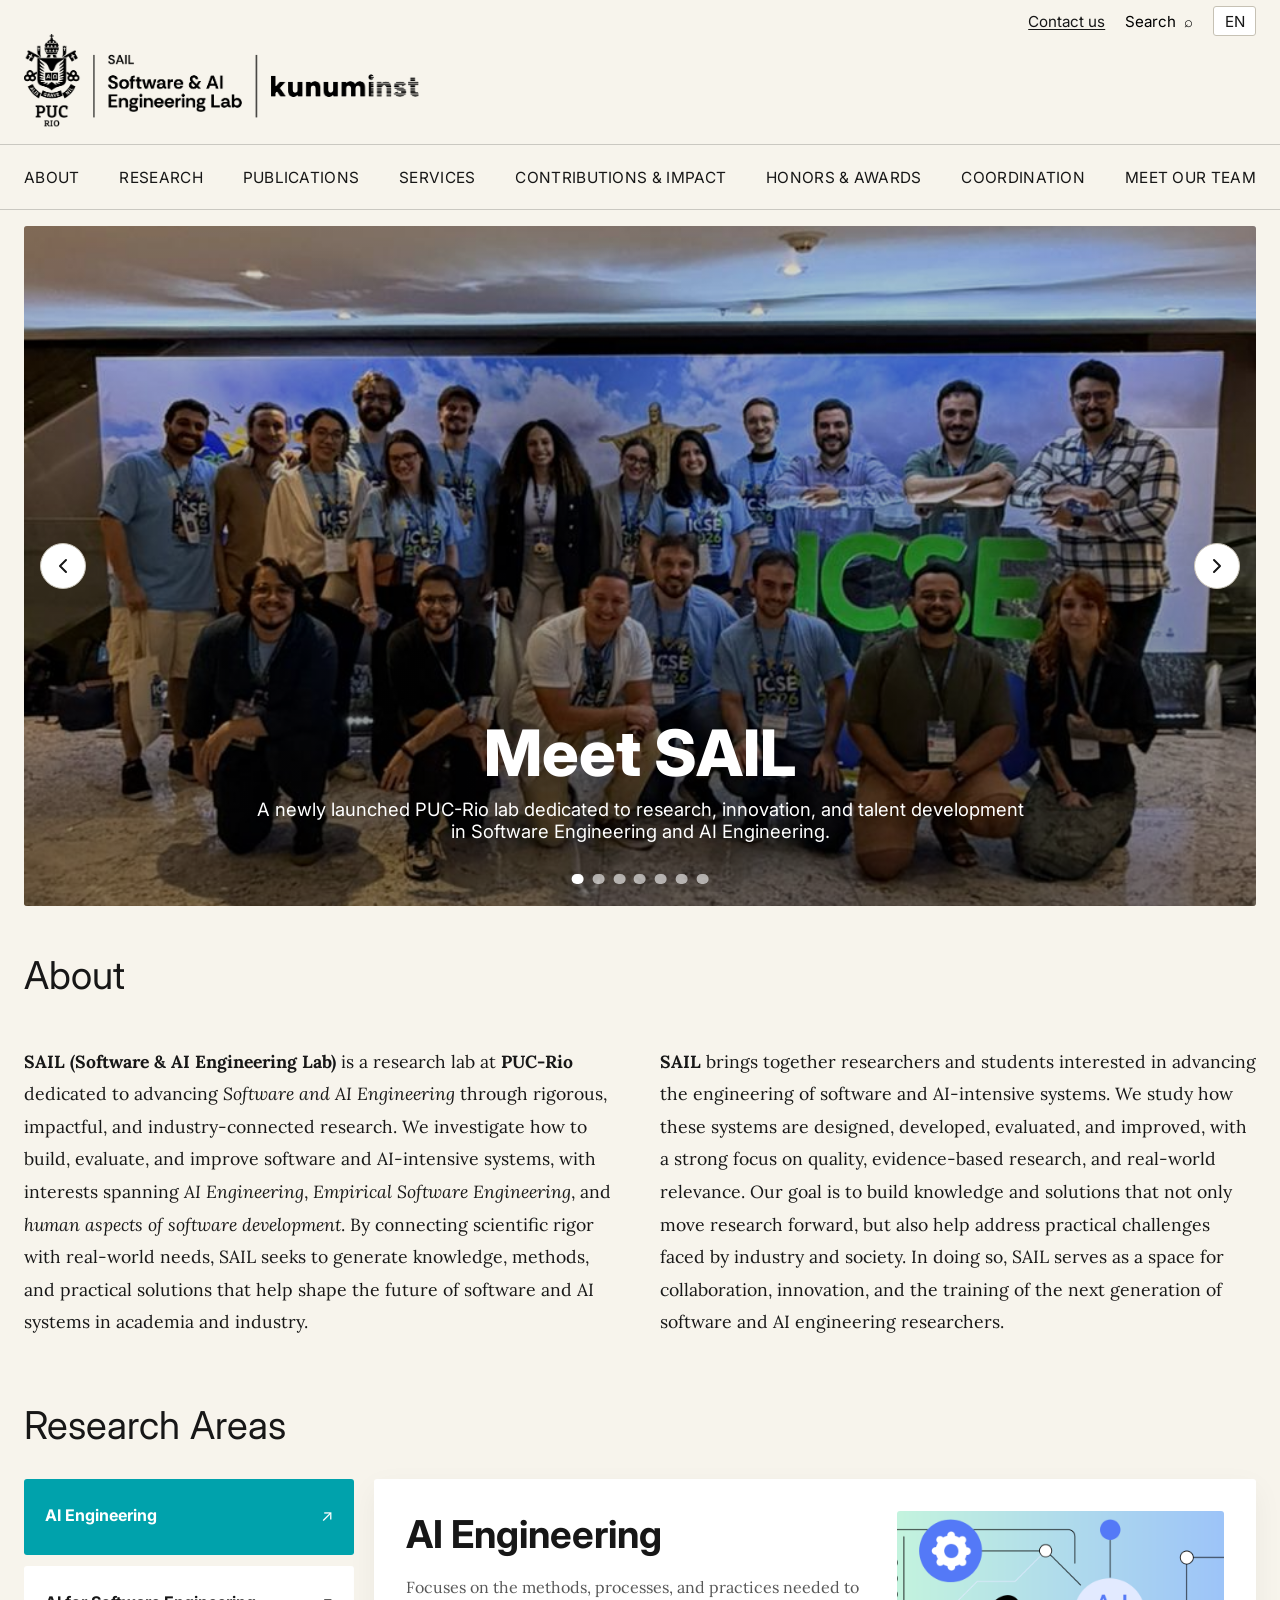
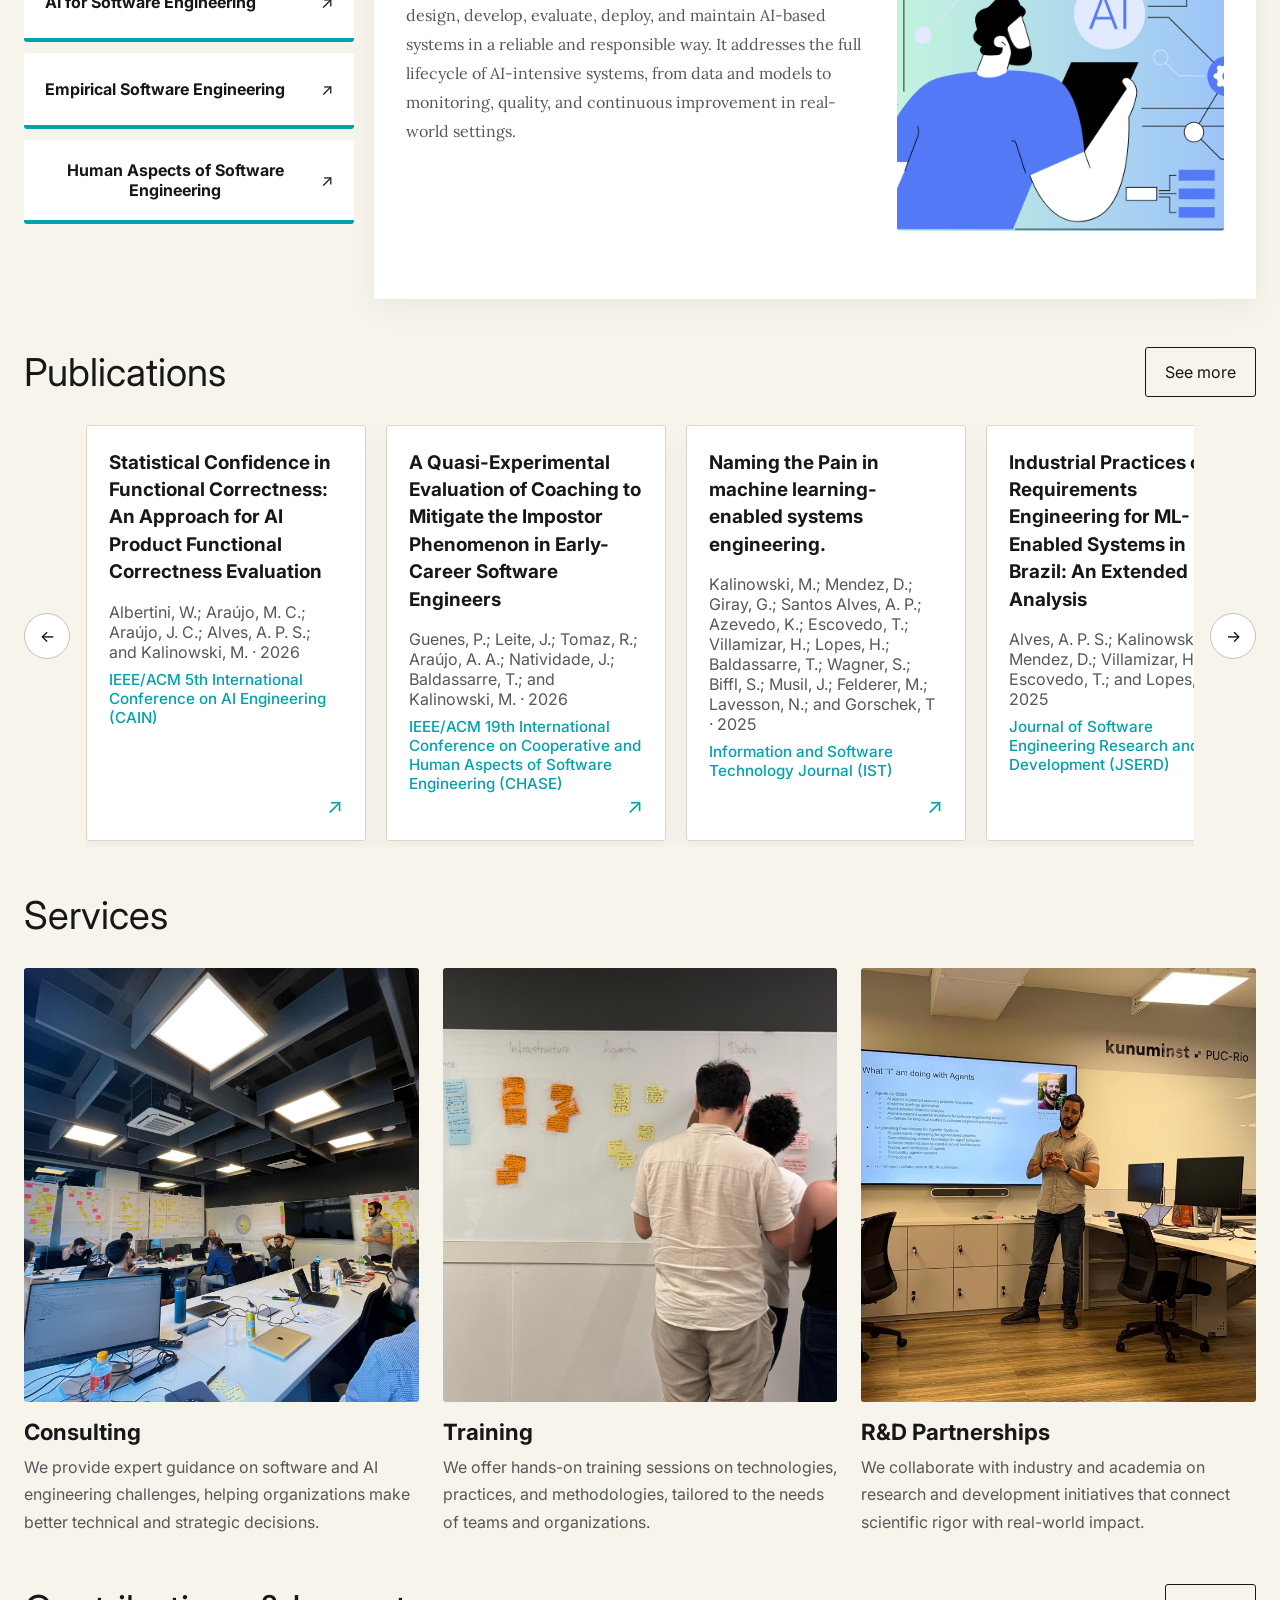
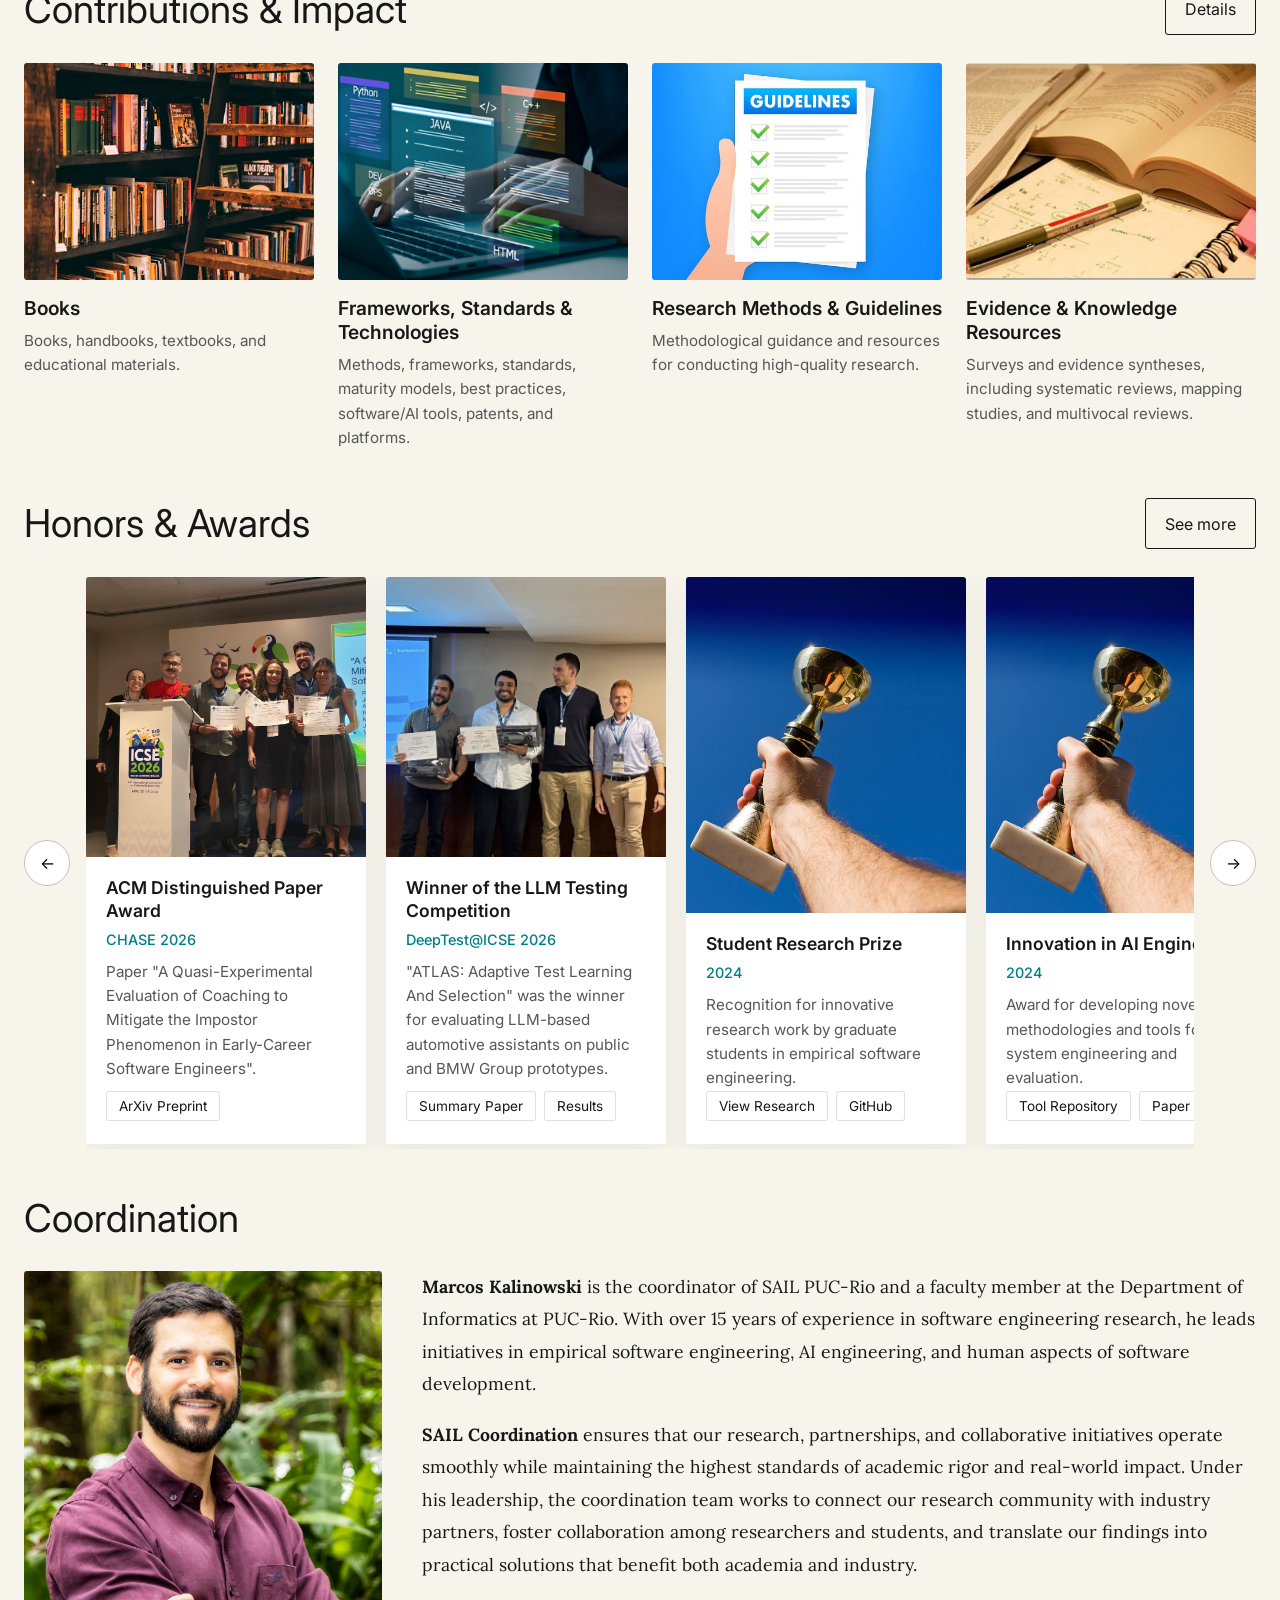
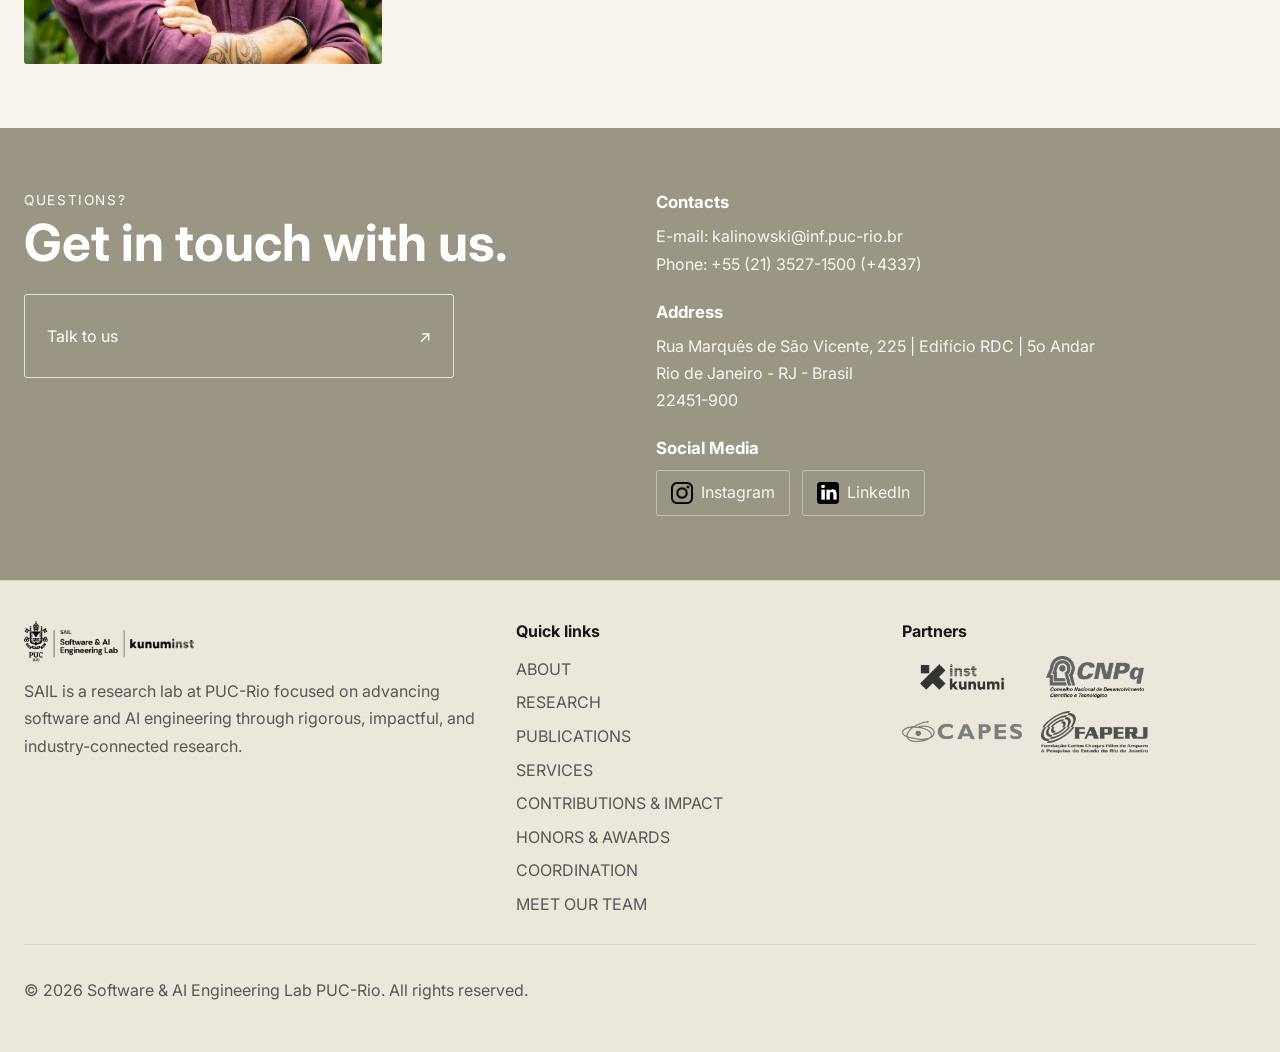
==== index.html @ 687fd0d9 "add section to Contributions & Impact" ====
<!DOCTYPE html>
<html lang="en">
<head>
  <meta charset="UTF-8" />
  <meta name="viewport" content="width=device-width, initial-scale=1.0" />
  <title>Software & AI Engineering Lab</title>
  <meta name="description" content="Software & AI Engineering Lab from PUC-Rio." />
  <link rel="preconnect" href="https://fonts.googleapis.com">
  <link rel="preconnect" href="https://fonts.gstatic.com" crossorigin>
  <link href="https://fonts.googleapis.com/css2?family=Inter:wght@400;500;600;700;800&family=Lora:wght@400;500;600;700&display=swap" rel="stylesheet">
  <link rel="stylesheet" href="./css/styles.css" />
  <link rel="icon" type="image/x-icon" href="./images/favicon.ico">
</head>
<body data-page="home">
  <header class="site-header" id="top">
    <div class="utility-bar">
      <div class="container utility-bar__inner">
        <a class="utility-link" data-bind="topContactLabel" href="index.html#contact">Contact us</a>
        <button class="search-toggle" id="searchToggle" type="button" aria-expanded="false" aria-controls="searchBox">
          Search
          <span aria-hidden="true">⌕</span>
        </button>
        <div class="language-chip" id="languageChip">EN</div>
      </div>
      <div class="container search-box" id="searchBox" hidden>
        <input id="siteSearch" type="search" placeholder="Search sections, services, publications..." aria-label="Search site content">
        <div id="searchResults" class="search-results"></div>
      </div>
    </div>

    <div class="container branding-row">
      <div class="brand-group">
        <a class="brand-logo-link" id="institutionLink" href="index.html#top" rel="noreferrer">
          <img id="institutionLogo" class="brand-logo brand-logo--institution" src="./images/Logo.png" alt="Institution logo" />
        </a>
      </div>
      <button class="menu-toggle" id="menuToggle" type="button" aria-expanded="false" aria-controls="mainNav">
        Menu
      </button>
    </div>

    <div class="nav-wrap">
      <div class="container">
        <nav class="main-nav" id="mainNav" aria-label="Main navigation"></nav>
      </div>
    </div>
  </header>

  <main>
    <section class="hero-section section-spacing">
      <div class="container">
        <div class="hero-slider" id="heroSlider">
          <div class="hero-slides" id="heroSlides"></div>
          <div class="hero-dots" id="heroDots" aria-label="Hero slide navigation"></div>
        </div>
      </div>
    </section>

    <section class="section-spacing" id="about">
      <div class="container">
        <h2 class="section-title" data-bind="aboutTitle">About</h2>
        <div class="about-grid">
          <div class="rich-copy" id="aboutColumnOne"></div>
          <div class="rich-copy" id="aboutColumnTwo"></div>
        </div>
      </div>
    </section>

    <section class="section-spacing" id="specializations">
      <div class="container">
        <h2 class="section-title" data-bind="specializationTitle">Research Areas</h2>
        <div class="specialization-layout">
          <div class="specialization-tabs" id="specializationTabs" role="tablist" aria-label="Specialization areas"></div>
          <div class="specialization-panel card card--soft" id="specializationPanel"></div>
        </div>
      </div>
    </section>

    <section class="section-spacing" id="publications">
      <div class="container">
        <div class="section-heading-row">
          <h2 class="section-title" data-bind="publicationsTitle">Publications</h2>
          <a class="ghost-button" id="publicationsMoreLink" href="publications.html">See more</a>
        </div>
        <div class="content-slider-wrap">
          <button class="slider-arrow" type="button" data-slider="publications" data-direction="prev" aria-label="Previous publications">←</button>
          <div class="content-slider" id="publicationsSlider"></div>
          <button class="slider-arrow" type="button" data-slider="publications" data-direction="next" aria-label="Next publications">→</button>
        </div>
      </div>
    </section>

    <section class="section-spacing" id="services">
      <div class="container">
        <h2 class="section-title" data-bind="servicesTitle">Services</h2>
        <div class="services-grid" id="servicesGrid"></div>
      </div>
    </section>

    <section class="section-spacing" id="contributions">
      <div class="container">
        <div class="section-heading-row">
          <h2 class="section-title">Contributions & Impact</h2>
          <a class="ghost-button" href="contributions.html">Details</a>
        </div>
        <div class="contributions-slider" id="contributionsSlider"></div>
      </div>
    </section>

    <section class="section-spacing" id="honors">
      <div class="container">
        <div class="section-heading-row">
          <h2 class="section-title" data-bind="honorsTitle">Honors & Awards</h2>
          <a class="ghost-button" id="honorsMoreLink" href="honors-awards.html">See more</a>
        </div>
        <div class="content-slider-wrap">
          <button class="slider-arrow" type="button" data-slider="honors" data-direction="prev" aria-label="Previous honors">←</button>
          <div class="content-slider" id="honorsSlider"></div>
          <button class="slider-arrow" type="button" data-slider="honors" data-direction="next" aria-label="Next honors">→</button>
        </div>
      </div>
    </section>

    <section class="section-spacing" id="coordination">
      <div class="container">
        <h2 class="section-title" data-bind="coordinationTitle">Coordination</h2>
        <div class="coordination-grid">
          <div id="coordinationImage"></div>
          <div class="rich-copy" id="coordinationDescription"></div>
        </div>
      </div>
    </section>

    <!-- <section class="section-spacing" id="news">
      <div class="container">
        <div class="section-heading-row">
          <h2 class="section-title" data-bind="newsTitle">News</h2>
          <a class="ghost-button" id="newsMoreLink" href="#">See more</a>
        </div>
        <div class="content-slider-wrap">
          <button class="slider-arrow" type="button" data-slider="news" data-direction="prev" aria-label="Previous news">←</button>
          <div class="content-slider" id="newsSlider"></div>
          <button class="slider-arrow" type="button" data-slider="news" data-direction="next" aria-label="Next news">→</button>
        </div>
      </div>
    </section> -->

    <section class="contact-band" id="contact">
      <div class="container contact-band__inner">
        <div class="contact-callout">
          <p class="eyebrow" data-bind="contactEyebrow">Questions?</p>
          <h2 class="contact-title" data-bind="contactTitle">Get in touch with us.</h2>
          <a class="contact-cta" id="contactPrimaryLink" href="#">
            <span id="contactPrimaryLabel">Talk to us</span>
            <span aria-hidden="true">↗</span>
          </a>
        </div>
        <div class="contact-details" id="contactDetails"></div>
      </div>
    </section>
  </main>

  <footer class="site-footer">
    <div class="container footer-grid">
      <div>
        <img id="footerLogo" class="footer-logo" src="" alt="Footer logo" />
        <p class="footer-copy" id="footerDescription"></p>
      </div>
      <div>
        <h3 class="footer-heading">Quick links</h3>
        <div class="footer-links" id="footerLinks"></div>
      </div>
      <div>
        <h3 class="footer-heading">Partners</h3>
        <div class="partner-logos" id="partnerLogos"></div>
      </div>
    </div>
    <div class="container footer-bottom">
      <p id="footerCopyright"></p>
    </div>
  </footer>

  <template id="navLinkTemplate"><a class="main-nav__link"></a></template>
  <template id="serviceCardTemplate">
    <article class="service-card">
      <div class="service-card__image-wrap"><img class="service-card__image" alt=""></div>
      <div class="service-card__content">
        <h3 class="service-card__title"></h3>
        <p class="service-card__text"></p>
      </div>
    </article>
  </template>
  <template id="publicationCardTemplate">
    <a class="content-card content-card--compact" target="_blank" rel="noopener noreferrer">
      <div class="content-card__body">
        <h3 class="content-card__title"></h3>
        <p class="content-card__meta"></p>
        <p class="content-card__venue"></p>
      </div>
      <div class="content-card__icon">↗</div>
    </a>
  </template>
  <!-- <template id="newsCardTemplate">
    <a class="news-card" target="_blank" rel="noopener noreferrer">
      <div class="news-card__image-wrap"><img class="news-card__image" alt=""></div>
      <div class="news-card__content">
        <h3 class="news-card__title"></h3>
        <p class="news-card__excerpt"></p>
      </div>
    </a>
  </template> -->

  <script src="./js/script.js" defer></script>
</body>
</html>
---- css/styles.css ----
:root {
  --page-bg: #f7f4ec;
  --surface: #ffffff;
  --surface-muted: #f3efe5;
  --text: #171717;
  --text-soft: #575757;
  --line: #c6c1b4;
  --accent: #00a2ac;
  --accent-dark: #007f87;
  --contact-bg: #9b9583;
  --shadow: 0 18px 50px rgba(0, 0, 0, 0.08);
  --radius: 3px;
  --radius-sm: 10px;
  --container: 1380px;
}

* { box-sizing: border-box; }
html { scroll-behavior: smooth; }
body {
  margin: 0;
  font-family: 'Inter', system-ui, -apple-system, BlinkMacSystemFont, 'Segoe UI', sans-serif;
  color: var(--text);
  background: var(--page-bg);
}
img { max-width: 100%; display: block; }
a { color: inherit; text-decoration: none; }
button, input { font: inherit; }
button { cursor: pointer; }

.container {
  width: min(calc(100% - 48px), var(--container));
  margin: 0 auto;
}

.section-spacing { padding: 1rem 0 2rem; }
.section-title {
  margin: 0 0 2rem;
  font-size: clamp(2rem, 3vw, 3rem);
  line-height: 1.1;
  font-weight: 400;
}
.section-intro {
  margin: -1rem 0 0;
  color: var(--text-soft);
  max-width: 70ch;
}
.eyebrow {
  margin: 0 0 0.5rem;
  text-transform: uppercase;
  letter-spacing: 0.12em;
  font-size: 0.85rem;
}
.card {
  border-radius: var(--radius);
  background: var(--surface);
  box-shadow: var(--shadow);
}
.card--soft {
  background: var(--surface);
  box-shadow: 0 10px 30px rgba(0,0,0,.05);
}
.rich-copy {
  font-family: 'Lora', Georgia, serif;
  font-size: 1.1rem;
  line-height: 1.85;
  color: var(--text);
}
.rich-copy ul {
  padding-left: 1.2rem;
  margin: 1rem 0;
}
.rich-copy li { margin-bottom: 0.45rem; }

.site-header {
  position: sticky;
  top: 0;
  z-index: 50;
  background: rgba(247, 244, 236, 0.96);
  backdrop-filter: blur(12px);
}

.utility-bar__inner {
  min-height: 42px;
  display: flex;
  justify-content: flex-end;
  align-items: center;
  gap: 0.75rem;
}
.utility-link, .search-toggle, .language-chip {
  font-size: 0.95rem;
}
.utility-link { text-decoration: underline; text-underline-offset: 2px; }
.search-toggle {
  border: 0;
  background: transparent;
  display: inline-flex;
  gap: 0.5rem;
  align-items: center;
  padding: 0.35rem 0.5rem;
}
.language-chip {
  min-width: 42px;
  text-align: center;
  border: 1px solid var(--line);
  border-radius: 3px;
  padding: 0.3rem 0.65rem;
  background: var(--surface);
}
.search-box {
  padding: 0 0 1rem;
}
.search-box input {
  width: 100%;
  border: 1px solid var(--line);
  border-radius: 3px;
  padding: 0.95rem 1.2rem;
  background: var(--surface);
}
.search-results {
  display: grid;
  gap: 0.5rem;
  margin-top: 0.75rem;
}
.search-result {
  padding: 0.8rem 1rem;
  border-radius: 3px;
  background: var(--surface);
  border: 1px solid #e8e2d4;
}

.branding-row {
  min-height: 102px;
  display: flex;
  align-items: center;
  justify-content: space-between;
  gap: 1rem;
}
.brand-group {
  display: flex;
  align-items: center;
  gap: 1rem;
}
.brand-logo {
  object-fit: contain;
  background: transparent;
}
.brand-logo--institution{
  margin-top: -24px;
  height: 95px;
  width: auto;
}
.brand-divider {
  width: 1px;
  height: 72px;
  background: var(--text);
  opacity: 0.2;
}
.menu-toggle {
  display: none;
  border: 1px solid var(--line);
  background: var(--surface);
  border-radius: 3px;
  padding: 0.75rem 1rem;
}
.nav-wrap {
  border-top: 1px solid rgba(0,0,0,.18);
  border-bottom: 1px solid rgba(0,0,0,.18);
}
.main-nav {
  min-height: 64px;
  display: flex;
  align-items: center;
  justify-content: space-between;
  gap: 1rem;
  overflow-x: auto;
}
.main-nav__link {
  position: relative;
  white-space: nowrap;
  font-size: 0.96rem;
  letter-spacing: 0.02em;
  padding: 0.4rem 0;
}
.main-nav__link::after {
  content: "";
  position: absolute;
  left: 0;
  bottom: -4px;
  width: 0;
  height: 2px;
  background: var(--accent);
  transition: width .25s ease;
}
.main-nav__link:hover::after,
.main-nav__link.is-active::after { width: 100%; }

.hero-slider {
  position: relative;
  overflow: hidden;
  border-radius: 3px;
  min-height: 680px;
  background: #ddd;
}
.hero-slides {
  display: flex;
  transition: transform .6s ease;
  height: 100%;
}
.hero-slide {
  position: relative;
  min-width: 100%;
  min-height: 680px;
}
.hero-slide__image {
  position: absolute;
  inset: 0;
  width: 100%;
  height: 100%;
  object-fit: cover;
}
.hero-slide__overlay {
  position: absolute;
  inset: 0;
  background: linear-gradient(to top, rgba(0,0,0,.50), rgba(0,0,0,.15));
}
.hero-slide__content {
  position: absolute;
  left: 50%;
  bottom: 4rem;
  transform: translateX(-50%);
  width: min(100% - 40px, 980px);
  color: #fff;
  text-align: center;
}
.hero-slide__title {
  font-size: clamp(2rem, 5vw, 4.2rem);
  line-height: 1;
  margin: 0 0 0.8rem;
  font-weight: 800;
}
.hero-slide__text {
  font-size: 1.15rem;
  max-width: 780px;
  margin: 0 auto;
}
.hero-dots {
  position: absolute;
  left: 50%;
  bottom: 1.35rem;
  transform: translateX(-50%);
  display: flex;
  gap: 0.55rem;
}
.hero-dot {
  width: 10px;
  height: 10px;
  border-radius: 999px;
  border: 0;
  background: rgba(255,255,255,.6);
  cursor: pointer;
  transition: background 0.3s ease;
}
.hero-dot:hover {
  background: rgba(255,255,255,.9);
}
.hero-dot.is-active { background: #fff; }

.hero-arrow {
  position: absolute;
  top: 50%;
  transform: translateY(-50%);
  width: 46px;
  height: 46px;
  border-radius: 999px;
  border: 1px solid var(--line);
  background: var(--surface);
  color: var(--text);
  cursor: pointer;
  display: flex;
  align-items: center;
  justify-content: center;
  transition: all 0.3s ease;
  z-index: 10;
}
.hero-arrow:hover {
  background: var(--accent);
  border-color: var(--accent);
  color: #fff;
  transform: translateY(-50%) scale(1.05);
}
.hero-arrow svg {
  display: block;
}
.hero-arrow--prev {
  left: 1rem;
}
.hero-arrow--next {
  right: 1rem;
}

.about-grid {
  display: grid;
  grid-template-columns: 1fr 1fr;
  gap: 2.5rem;
}

.coordination-grid {
  display: grid;
  grid-template-columns: 0.6fr 1.4fr;
  gap: 2.5rem;
}

.coordination-image {
  aspect-ratio: 4 / 4.4;
  overflow: hidden;
  background: #ddd;
  border-radius: 3px;
}

.coordination-image img {
  width: 100%;
  height: 100%;
  object-fit: cover;
}

.specialization-layout {
  display: grid;
  grid-template-columns: 330px 1fr;
  gap: 1.25rem;
  align-items: start;
}
.specialization-tabs {
  display: grid;
  gap: 0.7rem;
}
.specialization-tab {
  border: 0;
  background: var(--surface);
  color: var(--text);
  border-bottom: 4px solid var(--accent);
  border-radius: 3px;
  min-height: 76px;
  display: flex;
  align-items: center;
  justify-content: space-between;
  gap: 1rem;
  padding: 1.25rem 1.3rem;
  transition: transform .2s ease, background .2s ease, color .2s ease;
}
.specialization-tab:hover { transform: translateY(-2px); }
.specialization-tab.is-active {
  background: var(--accent);
  color: #fff;
}
.specialization-panel {
  min-height: 420px;
  padding: 2rem;
  display: grid;
  grid-template-columns: 1.4fr 1fr;
  gap: 2rem;
}
.specialization-panel__title {
  margin: 0 0 1rem;
  font-size: clamp(1.8rem, 3vw, 2.4rem);
}
.specialization-panel__text {
  color: var(--text-soft);
  line-height: 1.8;
  font-size: 1rem;
}
.specialization-panel__gallery {
  position: relative;
  min-height: 320px;
  border-radius: 3px;
  overflow: hidden;
}
.specialization-panel__gallery img {
  position: absolute;
  inset: 0;
  width: 100%;
  height: 100%;
  object-fit: cover;
  opacity: 0;
  transition: opacity .4s ease;
}
.specialization-panel__gallery img.is-visible { opacity: 1; }
.specialization-gallery-dots {
  display: flex;
  gap: 0.5rem;
  margin-top: 1rem;
}

.specialization-gallery-dot {
  width: 10px;
  height: 10px;
  border-radius: 999px;
  background: #b8dfe2;
  border: 0;
}
.specialization-gallery-dot.is-active { background: var(--accent); visibility: hidden; }

.services-grid {
  display: grid;
  grid-template-columns: repeat(3, 1fr);
  gap: 1.5rem;
}
.service-card {
  display: flex;
  flex-direction: column;
  gap: 1rem;
}
.service-card__image-wrap {
  border-radius: 3px;
  overflow: hidden;
  background: #ddd;
  aspect-ratio: 4 / 4.4;
}
.service-card__image {
  width: 100%;
  height: 100%;
  object-fit: cover;
  transition: transform .35s ease;
}
.service-card:hover .service-card__image { transform: scale(1.03); }
.service-card__title {
  margin: 0 0 0.55rem;
  font-size: 1.4rem;
}
.service-card__text {
  margin: 0;
  color: var(--text-soft);
  line-height: 1.7;
}

.contributions-slider {
  display: grid;
  grid-template-columns: repeat(4, 1fr);
  gap: 1.5rem;
}
.contributions-slider::-webkit-scrollbar {
  display: none;
}
.contribution-category-card {
  display: flex;
  flex-direction: column;
  gap: 1rem;
}
.contribution-category-card__image-wrap {
  border-radius: 3px;
  overflow: hidden;
  background: #ddd;
  aspect-ratio: 4 / 3;
}
.contribution-category-card__image {
  width: 100%;
  height: 100%;
  object-fit: cover;
  transition: transform 0.35s ease;
}
.contribution-category-card:hover .contribution-category-card__image {
  transform: scale(1.03);
}
.contribution-category-card__title {
  margin: 0 0 0.55rem;
  font-size: 1.2rem;
  font-weight: 600;
}
.contribution-category-card__description {
  margin: 0;
  color: var(--text-soft);
  font-size: 0.95rem;
  line-height: 1.6;
}

.section-heading-row {
  display: flex;
  justify-content: space-between;
  align-items: center;
  gap: 1rem;
  margin-bottom: 1.75rem;
}
.section-heading-row .section-title { margin-bottom: 0; }
.ghost-button {
  display: inline-flex;
  align-items: center;
  padding: 0.9rem 1.2rem;
  border-radius: 3px;
  border: 1px solid var(--text);
  background: transparent;
}
.ghost-button:hover {
  background: var(--text);
  color: #fff;
}
.content-slider-wrap {
  display: grid;
  grid-template-columns: auto 1fr auto;
  gap: 1rem;
  align-items: center;
}
.slider-arrow {
  width: 46px;
  height: 46px;
  border-radius: 999px;
  border: 1px solid var(--line);
  background: var(--surface);
}
.content-slider {
  display: grid;
  grid-auto-flow: column;
  grid-auto-columns: minmax(280px, 1fr);
  gap: 1.25rem;
  overflow-x: auto;
  scroll-snap-type: x mandatory;
  scrollbar-width: none;
  padding-bottom: 0.3rem;
}
.content-slider::-webkit-scrollbar { display: none; }
.content-card, .news-card {
  scroll-snap-align: start;
}
.content-card {
  min-height: 250px;
  border-radius: 3px;
  border: 1px solid #ddd6c8;
  background: var(--surface);
  box-shadow: 0 12px 28px rgba(0,0,0,.04);
  padding: 1.4rem;
  display: flex;
  flex-direction: column;
  justify-content: space-between;
}
.content-card__title {
  margin: 0 0 1rem;
  font-size: 1.18rem;
  line-height: 1.45;
}
.content-card__meta {
  margin: 0;
  color: var(--text-soft);
}
.content-card__venue {
  margin: 0.5rem 0 0;
  color: var(--accent);
  font-size: 0.95rem;
  font-weight: 500;
}
.content-card__icon {
  align-self: flex-end;
  font-size: 1.3rem;
  color: var(--accent);
}
.news-card {
  border-radius: 3px;
  overflow: hidden;
  background: var(--surface);
  box-shadow: 0 12px 28px rgba(0,0,0,.05);
}
.news-card__image-wrap {
  aspect-ratio: 1.5 / 1;
  overflow: hidden;
  background: #ddd;
}
.news-card__image {
  width: 100%;
  height: 100%;
  object-fit: cover;
  transition: transform .35s ease;
}
.news-card:hover .news-card__image { transform: scale(1.04); }
.news-card__content { padding: 1rem 1rem 1.25rem; }
.news-card__title {
  margin: 0 0 0.75rem;
  font-size: 1.1rem;
  line-height: 1.45;
}
.news-card__excerpt {
  margin: 0;
  color: var(--text-soft);
  line-height: 1.6;
}

.contact-band {
  background: var(--contact-bg);
  color: #fff;
  margin-top: 2rem;
}
.contact-band__inner {
  padding: 4rem 0;
  display: grid;
  grid-template-columns: 1fr 1fr;
  gap: 2rem;
}
.contact-title {
  margin: 0 0 1.5rem;
  font-size: clamp(2rem, 4vw, 3.4rem);
  line-height: 1.05;
}
.contact-cta {
  width: min(430px, 100%);
  min-height: 84px;
  display: flex;
  align-items: center;
  justify-content: space-between;
  gap: 1rem;
  border: 1px solid rgba(255,255,255,.75);
  padding: 1.2rem 1.4rem;
  border-radius: 3px;
  transition: background .2s ease, color .2s ease;
}
.contact-cta:hover {
  background: #fff;
  color: var(--contact-bg);
}
.contact-details {
  display: grid;
  gap: 1.5rem;
}
.contact-block h3 {
  margin: 0 0 0.7rem;
  font-size: 1.05rem;
}
.contact-block p,
.contact-block a {
  margin: 0;
  color: rgba(255,255,255,.92);
  line-height: 1.7;
}
.contact-links {
  display: flex;
  flex-wrap: wrap;
  gap: 0.8rem;
}
.contact-link {
  display: inline-flex;
  align-items: center;
  gap: 0.5rem;
  padding: 0.55rem 0.85rem;
  border: 1px solid rgba(255,255,255,.4);
  border-radius: 3px;
  font-size: 1rem;
  line-height: 1;
}
.contact-link-icon {
  width: 1.4em;
  height: 1.4em;
  display: block;
}

.site-footer {
  background: #ece7db;
  border-top: 1px solid rgba(0,0,0,.08);
}
.footer-grid {
  padding: 2.5rem 0 1.6rem;
  display: grid;
  grid-template-columns: 1.3fr 1fr 1fr;
  gap: 2rem;
}
.footer-logo {
  max-width: 170px;
  margin-bottom: 1rem;
}
.footer-copy,
.footer-links a,
.footer-bottom p {
  color: var(--text-soft);
  line-height: 1.7;
}
.footer-heading {
  margin: 0 0 0.9rem;
  font-size: 1rem;
}
.footer-links {
  display: grid;
  gap: 0.4rem;
}
.partner-logos {
  display: flex;
  flex-wrap: wrap;
  gap: 0.8rem;
}
.partner-logos img {
  height: 42px;
  width: 120px;
  object-fit: contain;
  filter: grayscale(1);
  opacity: .9;
}
.footer-bottom {
  padding: 1rem 0 2rem;
  border-top: 1px solid rgba(0,0,0,.08);
}

.hidden { display: none !important; }

/* Loading spinner animation */
@keyframes spin {
  from { transform: rotate(0deg); }
  to { transform: rotate(360deg); }
}

.loading-spinner {
  display: flex;
  align-items: center;
  justify-content: center;
  min-height: 400px;
  color: var(--text-soft);
  font-size: 1rem;
}

.spinner-icon {
  display: inline-block;
  width: 32px;
  height: 32px;
  border: 3px solid var(--line);
  border-top-color: var(--accent);
  border-radius: 50%;
  animation: spin 1s linear infinite;
  margin-right: 0.75rem;
}

.spinner-text {
  display: flex;
  align-items: center;
  gap: 0.75rem;
}

@media (max-width: 1120px) {
  .services-grid { grid-template-columns: repeat(2, 1fr); }
  .contributions-slider { grid-template-columns: repeat(3, 1fr); }
  .specialization-layout,
  .specialization-panel,
  .contact-band__inner,
  .footer-grid,
  .about-grid {
    grid-template-columns: 1fr;
  }
}

@media (max-width: 820px) {
  .menu-toggle { display: inline-flex; }
  .main-nav {
    display: none;
    flex-direction: column;
    align-items: flex-start;
    justify-content: flex-start;
    padding: 1rem 0;
  }
  .main-nav.is-open { display: flex; }
  .branding-row { min-height: 88px; }
  .hero-slider,
  .hero-slide { min-height: 520px; }
  .hero-slide__content { bottom: 3.5rem; }
  .content-slider-wrap {
    grid-template-columns: 1fr;
  }
  .contributions-slider { grid-template-columns: repeat(2, 1fr); }
  .slider-arrow { display: none; }
}

@media (max-width: 640px) {
  .section-spacing { padding: 2rem 0 2.8rem; }
  .utility-bar__inner { gap: 0.45rem; }
  .utility-link { display: none; }
  .brand-group { gap: 0.75rem; }
  .brand-logo--institution, .brand-logo--site { height: 56px; }
  .brand-divider { height: 52px; }
  .services-grid { grid-template-columns: 1fr; }
  .contributions-slider { grid-template-columns: 1fr; }
  .coordination-grid { grid-template-columns: 1fr; }
  .hero-slider,
  .hero-slide { min-height: 430px; }
  .hero-slide__text { font-size: 1rem; }
}



.hidden { display: none !important; }
.empty-state {
  padding: 1rem 1.25rem;
  color: var(--text-soft);
}

.page-hero__grid {
  display: grid;
  grid-template-columns: 1.1fr 0.9fr;
  gap: 2rem;
  overflow: hidden;
}
.page-hero__content {
  display: flex;
  flex-direction: column;
  justify-content: center;
}
.page-hero__media img {
  width: 100%;
  height: 100%;
  min-height: 320px;
  object-fit: cover;
}
.page-title {
  margin: 0;
  font-size: clamp(2.5rem, 4vw, 4.5rem);
  line-height: 1;
  font-weight: 700;
}
.page-intro {
  margin: 1.2rem 0 0;
  color: var(--text-soft);
  font-size: 1.05rem;
  line-height: 1.8;
}

.team-group + .team-group {
  margin-top: 4rem;
}
.team-group__description {
  margin: -1rem 0 0;
  color: var(--text-soft);
  max-width: 70ch;
}
.team-grid {
  display: grid;  
  grid-template-columns: repeat(4, minmax(0, 1fr)); /* number of items per page in 'meet our team' */
  gap: 1.5rem;
  margin-top: 1.75rem;
}
.team-card {
  overflow: hidden;
}
.team-card__media img {
  width: 100%;
  aspect-ratio: 1 / 1;
  object-fit: cover;
}
.team-card__body {
  padding: 1.25rem 1.25rem 1.4rem;
}
.team-card__name {
  margin: 0;
  font-size: 1.2rem;
}
.team-card__role {
  margin: 0.45rem 0 0;
  color: var(--accent-dark);
  font-weight: 600;
}
.team-card__bio {
  margin: 0.85rem 0 0;
  color: var(--text-soft);
  line-height: 1.7;
  font-size: 0.98rem;
}
.team-card__meta {
  margin-top: 1rem;
}
.team-card__meta a {
  text-decoration: underline;
  text-underline-offset: 0.15em;
}
.team-card__links {
  display: flex;
  flex-wrap: wrap;
  gap: 0.65rem;
  margin-top: 1rem;
}
.team-card__link {
  border: 1px solid rgba(0,0,0,.12);
  border-radius: 3px;
  padding: 0.45rem 0.8rem;
  background: #fff;
  transition: .2s ease;
}
.team-card__link:hover {
  transform: translateY(-1px);
  border-color: var(--accent);
}

/* Former Students List Styling */
.former-students-list {
  list-style: none;
  padding: 0;
  margin: 1.75rem 0 0;
}
.former-student-item {
  display: flex;
  align-items: center;
  gap: 1.5rem;
  padding: 0.85rem 0;
  border-bottom: 1px solid var(--line);
}
.former-student-item:last-child {
  border-bottom: none;
}
.former-student-name {
  font-weight: 600;
  min-width: 500px;
  color: var(--text);
}
.former-student-links {
  display: flex;
  gap: 0.75rem;
}
.former-student-link {
  border: 1px solid rgba(0,0,0,.12);
  border-radius: 3px;
  padding: 0.4rem 0.75rem;
  background: #fff;
  font-size: 0.9rem;
  transition: .2s ease;
}
.former-student-link:hover {
  transform: translateY(-1px);
  border-color: var(--accent);
}

.page-cta {
  display: flex;
  align-items: center;
  justify-content: space-between;
  gap: 1.5rem;
  padding: 2rem;
}

#publicationsPageTitle {
  margin-bottom: 0px !important;
}

.publications-toolbar {
  display: flex;
  align-items: center;
  justify-content: space-between;
  gap: 1rem;
  padding: 1rem;
}

.publication-search {
  width: min(100%, 560px);
  border: 1px solid var(--line);
  border-radius: 999px;
  padding: 0.95rem 1.1rem;
  background: #fff;
}

.publication-toolbar-note {
  color: var(--text-soft);
  font-size: 0.95rem;
}

.publication-year + .publication-year {
  margin-top: 2.5rem;
}

.publication-year__title {
  margin: 0 0 1rem;
  font-size: 2rem;
  font-weight: 500;
}
.publication-list {
  display: grid;
  gap: 1rem;
}
.publication-item {
  padding: 1.35rem 1.4rem;
}
.publication-item__title {
  margin: 0;
  font-size: 1.15rem;
  line-height: 1.45;
}
.publication-item__authors,
.publication-item__venue {
  margin: 0.7rem 0 0;
  color: var(--text-soft);
  line-height: 1.65;
}
.publication-item__actions {
  margin-top: 1rem;
}
.bibbase-shell {
  background: rgba(247, 244, 236, 0.96) !important;
  box-shadow: none !important;
}

#publicationsHero{
  padding-bottom: 1rem !important;
}

/* Contribution Cards & Grid */
.contribution-group {
  margin-top: 4rem;
}

.contribution-group:first-of-type {
  margin-top: 0;
}

.contribution-group__header {
  margin-bottom: 0;
}

.contribution-group__description {
  margin-top: 0.5rem;
  color: var(--text-soft);
  font-size: 1rem;
}

.contribution-grid {
  display: grid;  
  grid-template-columns: repeat(4, minmax(0, 1fr));
  gap: 1.5rem;
  margin-top: 1.75rem;
}

.contribution-card {
  overflow: hidden;
}

.contribution-card__media {
  width: 100%;
  aspect-ratio: 1 / 1;
}

.contribution-card__media img {
  width: 100%;
  height: 100%;
  object-fit: cover;
}

.contribution-card__body {
  padding: 1.25rem 1.25rem 1.4rem;
}

.contribution-card__title {
  margin: 0;
  font-size: 1.1rem;
  font-weight: 600;
  line-height: 1.3;
}

.contribution-card__description {
  margin: 0.75rem 0 0;
  color: var(--text-soft);
  line-height: 1.6;
  font-size: 0.95rem;
  display: -webkit-box;
  -webkit-line-clamp: 3;
  -webkit-box-orient: vertical;
  overflow: hidden;
}

.contribution-card__tags {
  display: flex;
  flex-wrap: wrap;
  gap: 0.5rem;
  margin-top: 1rem;
}

.contribution-card__tag {
  border: 1px solid rgba(0,0,0,.12);
  border-radius: 3px;
  padding: 0.4rem 0.75rem;
  background: #fff;
  font-size: 0.85rem;
  transition: .2s ease;
  text-decoration: none;
  color: inherit;
  display: inline-block;
}

.contribution-card__tag:hover {
  transform: translateY(-1px);
  border-color: var(--accent);
}

.honors-grid {
  display: grid;
  grid-template-columns: repeat(4, minmax(0, 1fr));
  gap: 1.5rem;
  margin-top: 1.75rem;
}

.honors-card {
  overflow: hidden;
}

.honors-card__media {
  width: 100%;
  aspect-ratio: 1 / 1;
}

.honors-card__media img {
  width: 100%;
  height: 100%;
  object-fit: cover;
}

.honors-card__body {
  padding: 1.25rem 1.25rem 1.4rem;
}

.honors-card__title {
  margin: 0;
  font-size: 1.1rem;
  font-weight: 600;
  line-height: 1.3;
}

.honors-card__year {
  margin: 0.5rem 0 0;
  color: var(--accent-dark);
  font-size: 0.9rem;
  font-weight: 500;
}

.honors-card__description {
  margin: 0.75rem 0 0;
  color: var(--text-soft);
  line-height: 1.6;
  font-size: 0.95rem;
  display: -webkit-box;
  -webkit-line-clamp: 5;
  -webkit-box-orient: vertical;
  overflow: hidden;
}

.honors-card__links {
  display: flex;
  flex-wrap: wrap;
  gap: 0.5rem;
  margin-top: 1rem;
}

.honors-card__link {
  border: 1px solid rgba(0,0,0,.12);
  border-radius: 3px;
  padding: 0.4rem 0.75rem;
  background: #fff;
  font-size: 0.85rem;
  transition: .2s ease;
  text-decoration: none;
  color: inherit;
  display: inline-block;
}

.honors-card__link:hover {
  transform: translateY(-1px);
  border-color: var(--accent);
}

.honors-slider-card {
  scroll-snap-align: start;
  min-height: 340px;
  display: flex;
  flex-direction: column;
  justify-content: flex-start;
}

.honors-slider-card .honors-card__media {
  width: 100%;
  aspect-ratio: 1 / 1;
  flex-shrink: 0;
}

.honors-slider-card .honors-card__body {
  flex-grow: 1;
  display: flex;
  flex-direction: column;
}

.honors-slider-card .honors-card__links {
  margin-top: auto;
}

#honorsPageIntro {
  margin-top: 0.5rem;
  color: var(--text-soft);
  font-size: 1rem;
}

#honorsIntro {
  padding-bottom: 0rem !important;
}

#honorsList {
  padding-top: 0rem !important;
}

@media (max-width: 980px) {
  .page-hero__grid,
  .team-grid,
  .contribution-grid,
  .honors-grid {
    grid-template-columns: 1fr;
    
  }

  .page-hero__content {
    padding: 2rem;
  }

  .page-cta,
  .publications-toolbar {
    flex-direction: column;
    align-items: flex-start;
  }

  .publication-search {
    width: 100%;
  }
}

@media (max-width: 640px) {
  .team-card__body,
  .contribution-card__body,
  .honors-card__body,
  .publication-item,
  .page-hero__content {
    padding-left: 1rem;
    padding-right: 1rem;
  }

  .page-title {
    font-size: 2.25rem;
  }
}
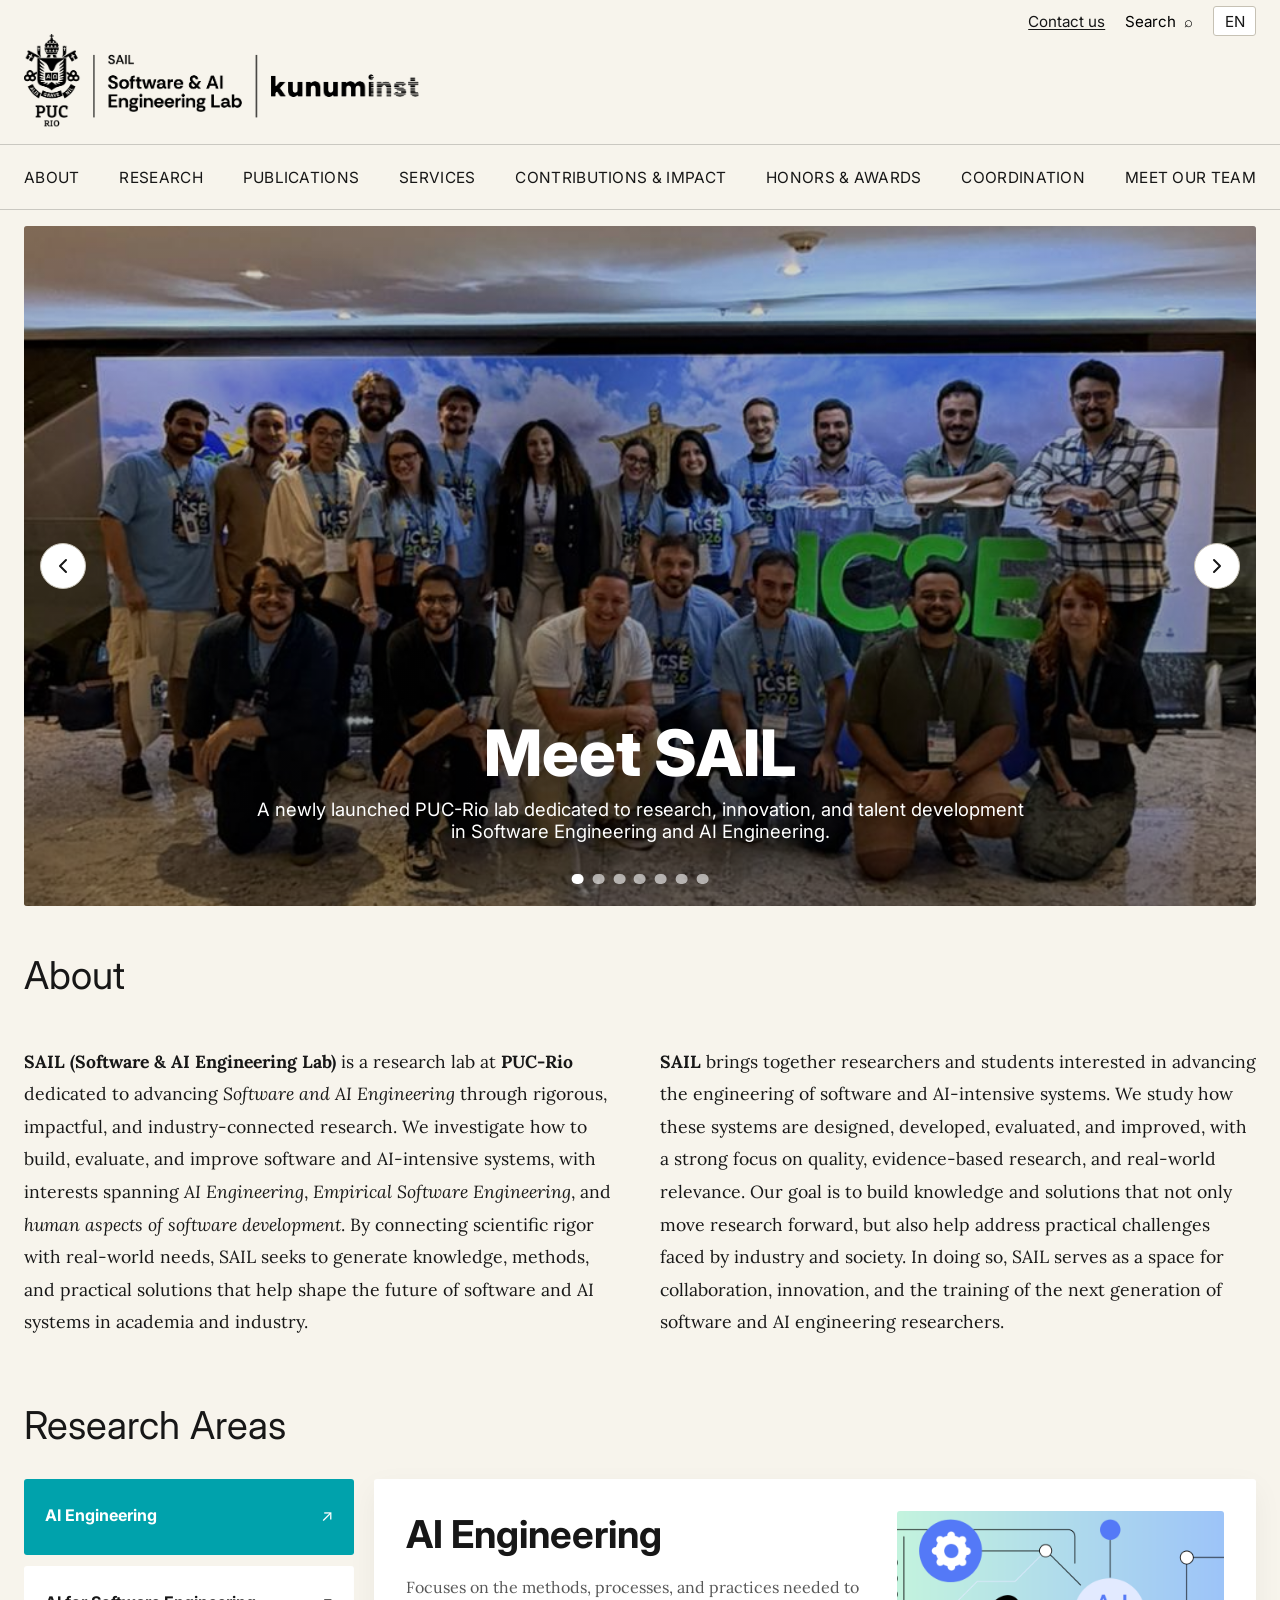
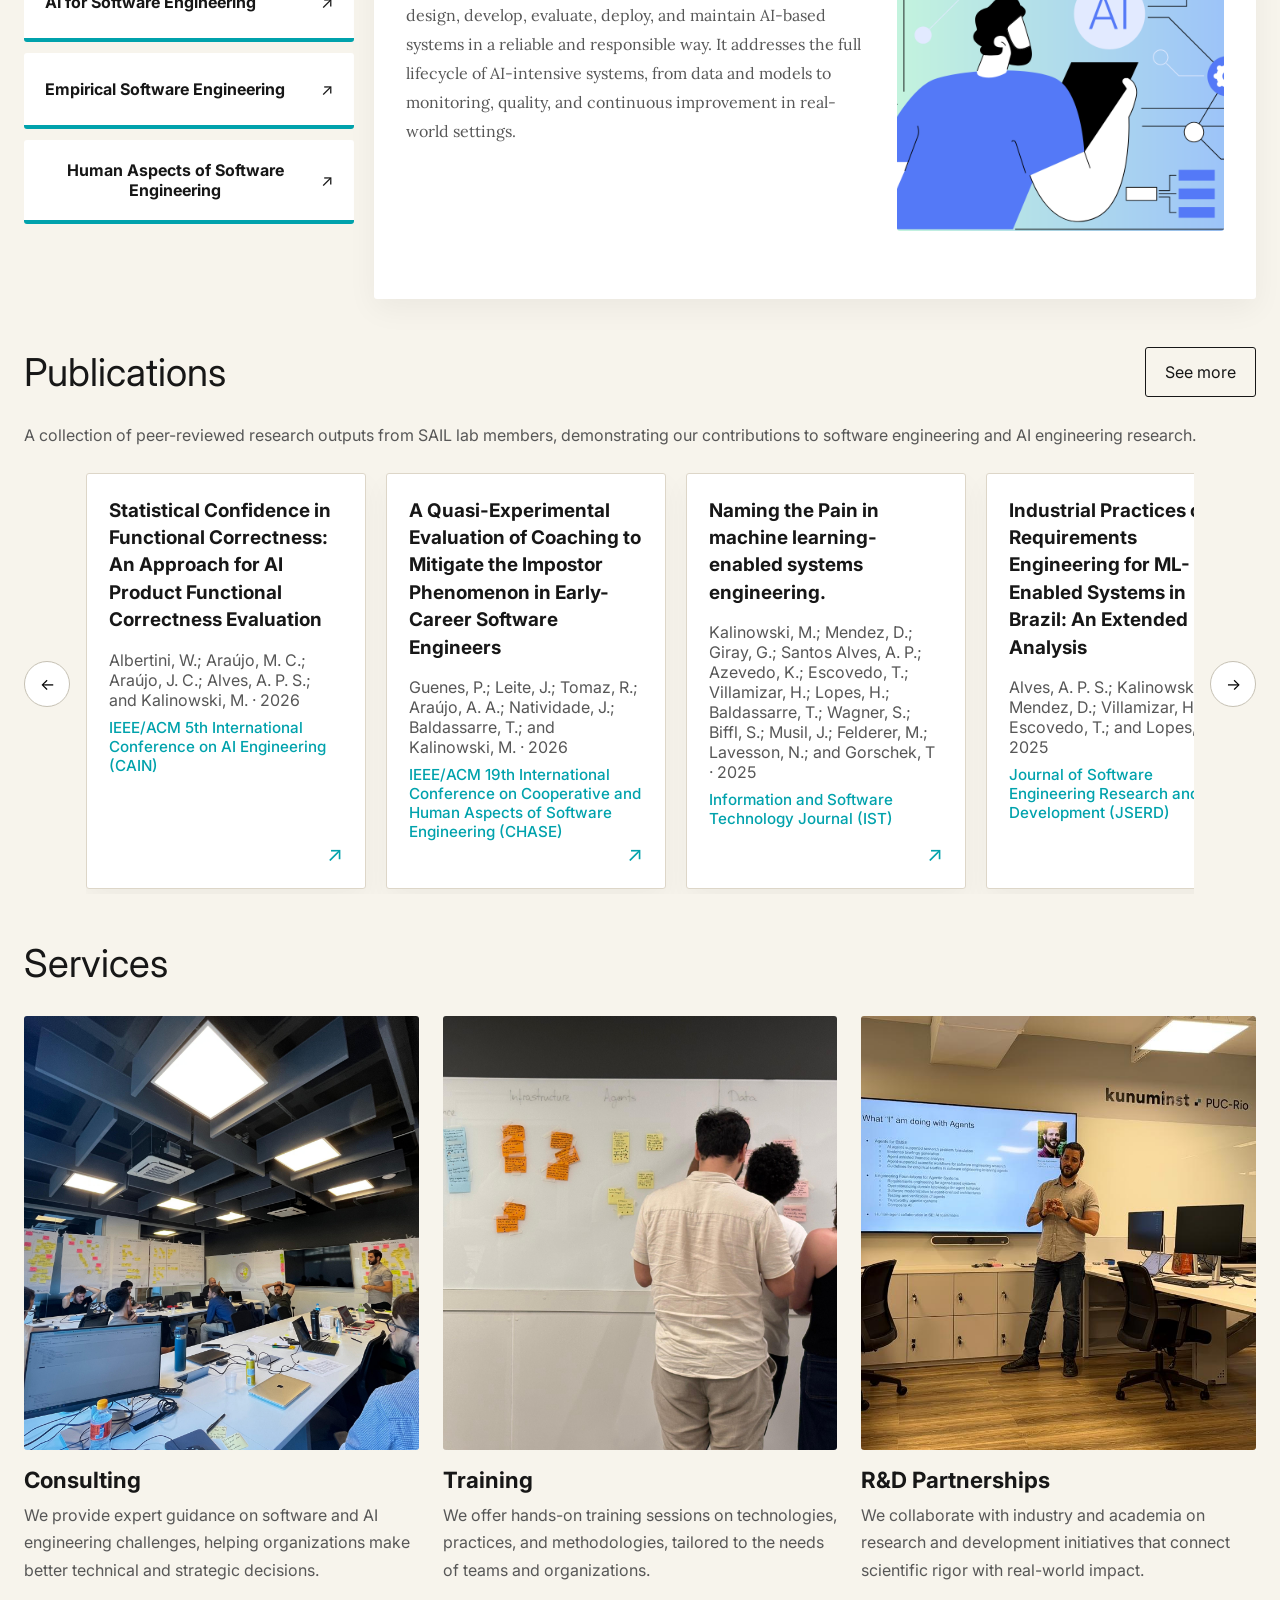
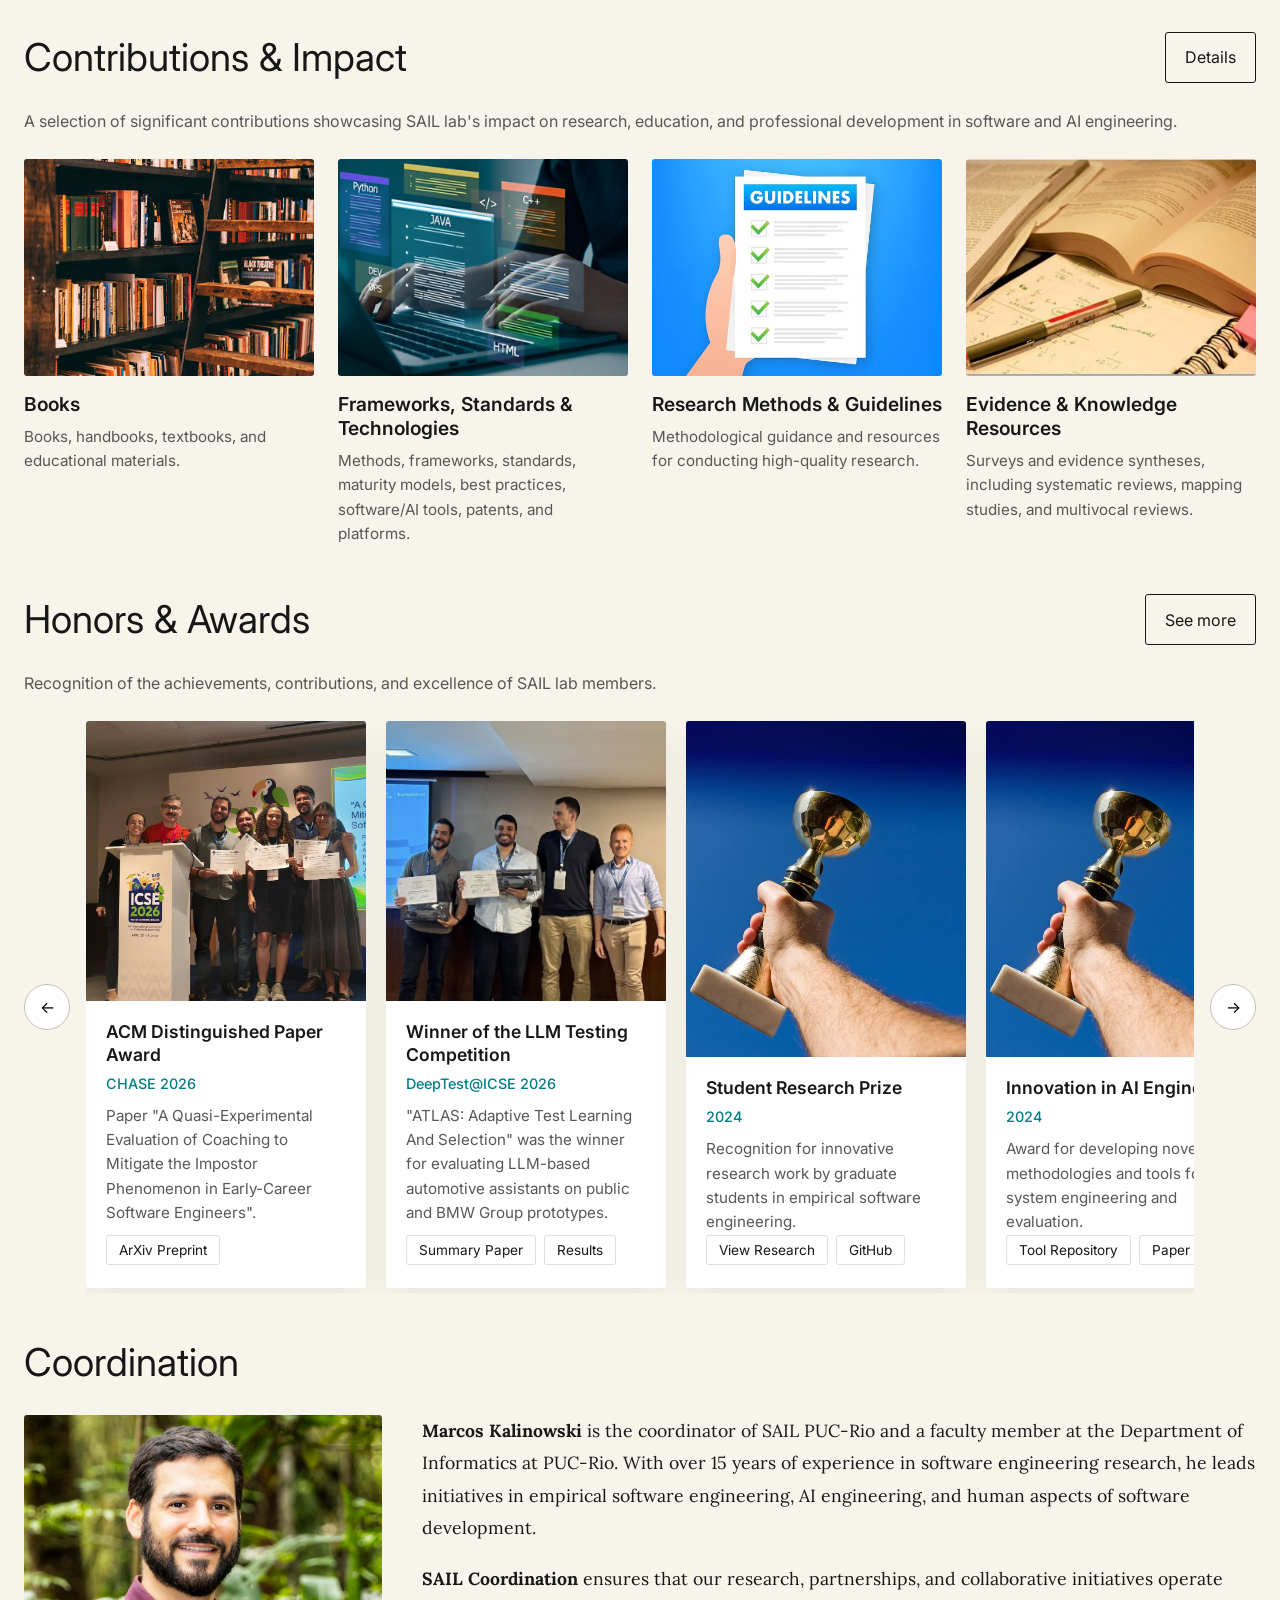
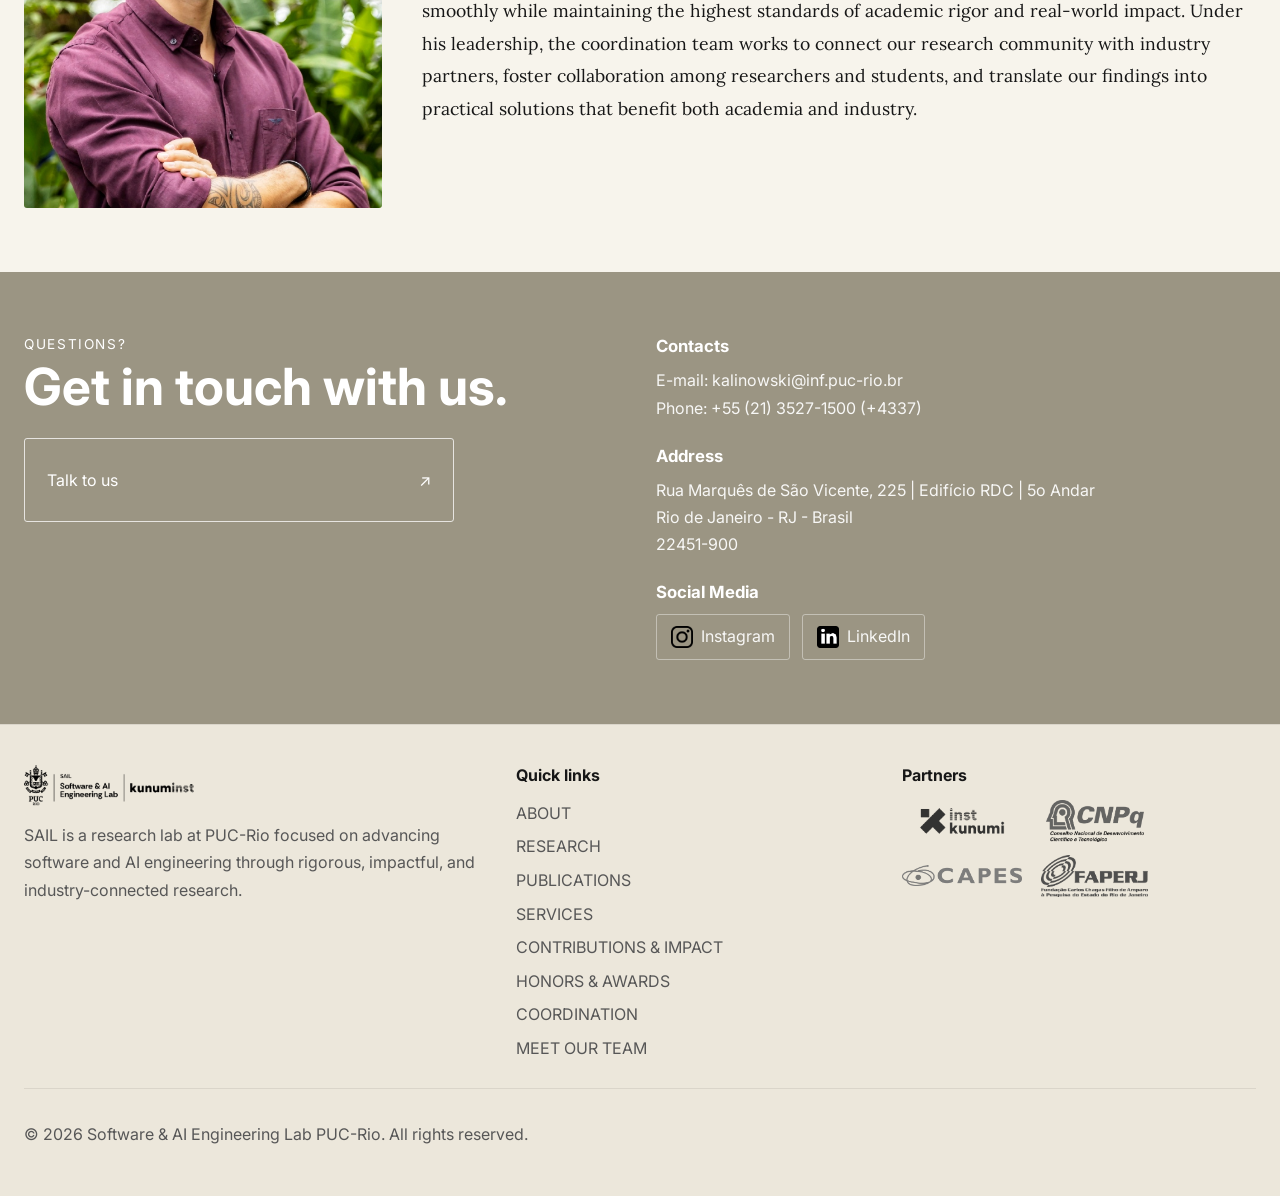
==== commit 3f7e2edf: "Add short description in Publications, Prizes, and Contributions" ====
--- a/index.html
+++ b/index.html
@@ -82,6 +82,7 @@
           <h2 class="section-title" data-bind="publicationsTitle">Publications</h2>
           <a class="ghost-button" id="publicationsMoreLink" href="publications.html">See more</a>
         </div>
+        <p class="other-section-intro" id="publicationsIntro"></p>
         <div class="content-slider-wrap">
           <button class="slider-arrow" type="button" data-slider="publications" data-direction="prev" aria-label="Previous publications">←</button>
           <div class="content-slider" id="publicationsSlider"></div>
@@ -103,6 +104,7 @@
           <h2 class="section-title">Contributions & Impact</h2>
           <a class="ghost-button" href="contributions.html">Details</a>
         </div>
+        <p class="other-section-intro" id="contributionsIntro"></p>
         <div class="contributions-slider" id="contributionsSlider"></div>
       </div>
     </section>
@@ -113,6 +115,7 @@
           <h2 class="section-title" data-bind="honorsTitle">Honors & Awards</h2>
           <a class="ghost-button" id="honorsMoreLink" href="honors-awards.html">See more</a>
         </div>
+        <p class="other-section-intro" id="honorsIntro"></p>
         <div class="content-slider-wrap">
           <button class="slider-arrow" type="button" data-slider="honors" data-direction="prev" aria-label="Previous honors">←</button>
           <div class="content-slider" id="honorsSlider"></div>
--- a/css/styles.css
+++ b/css/styles.css
@@ -44,6 +44,12 @@
   color: var(--text-soft);
   max-width: 70ch;
 }
+
+.other-section-intro {
+  margin-bottom: 1.75rem;
+  color: var(--text-soft);
+}
+
 .eyebrow {
   margin: 0 0 0.5rem;
   text-transform: uppercase;
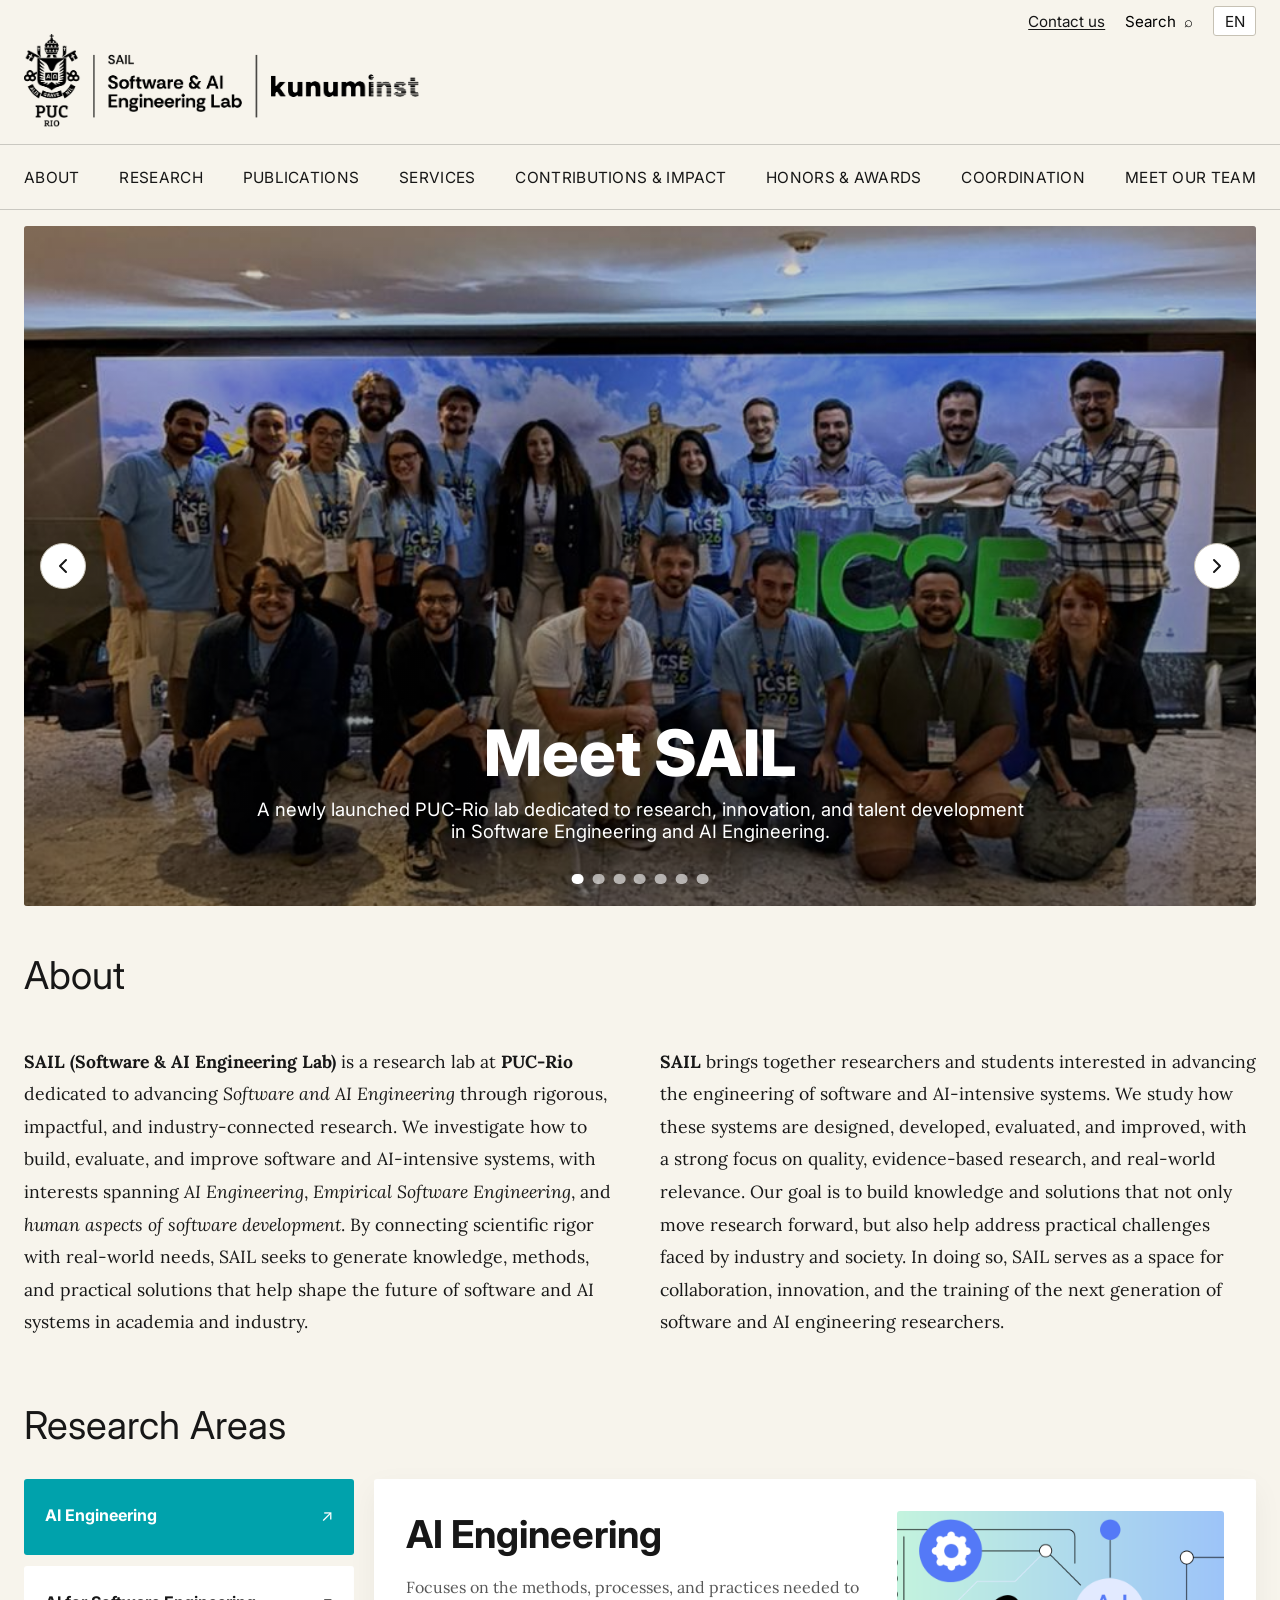
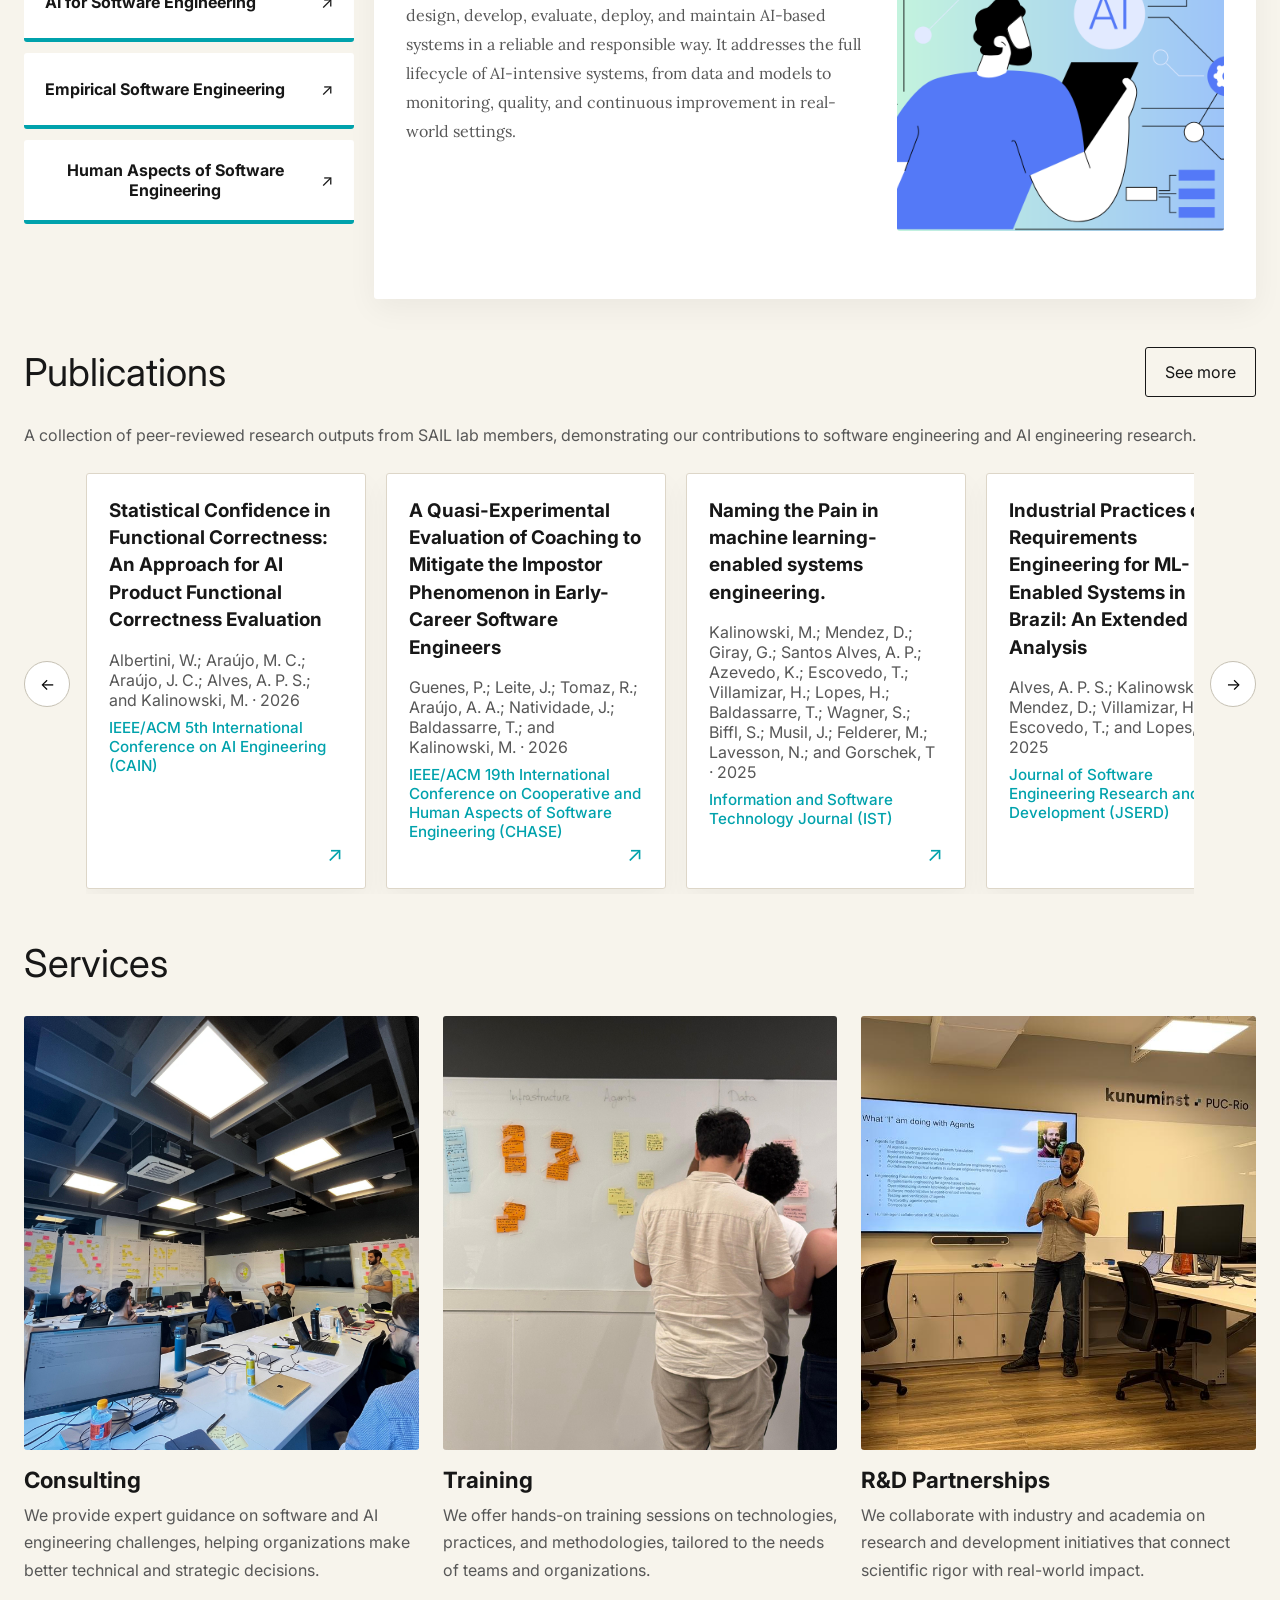
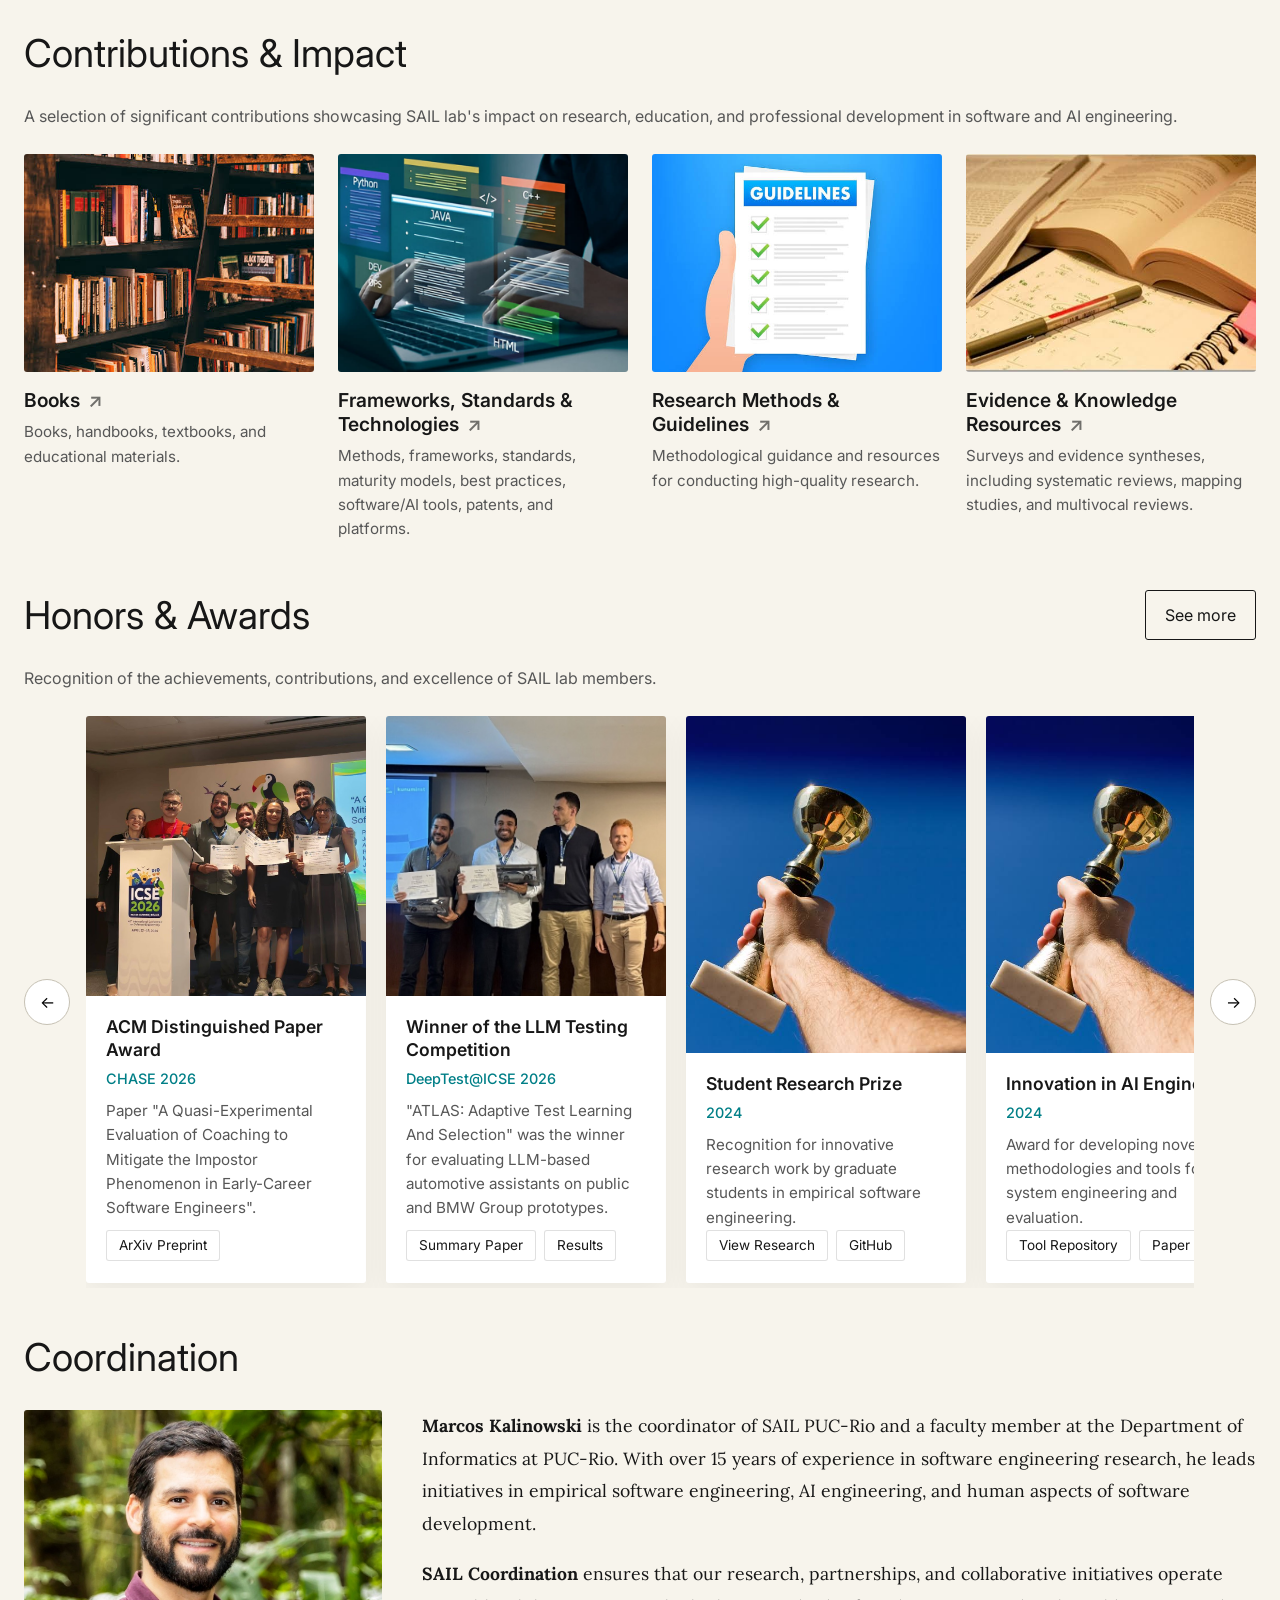
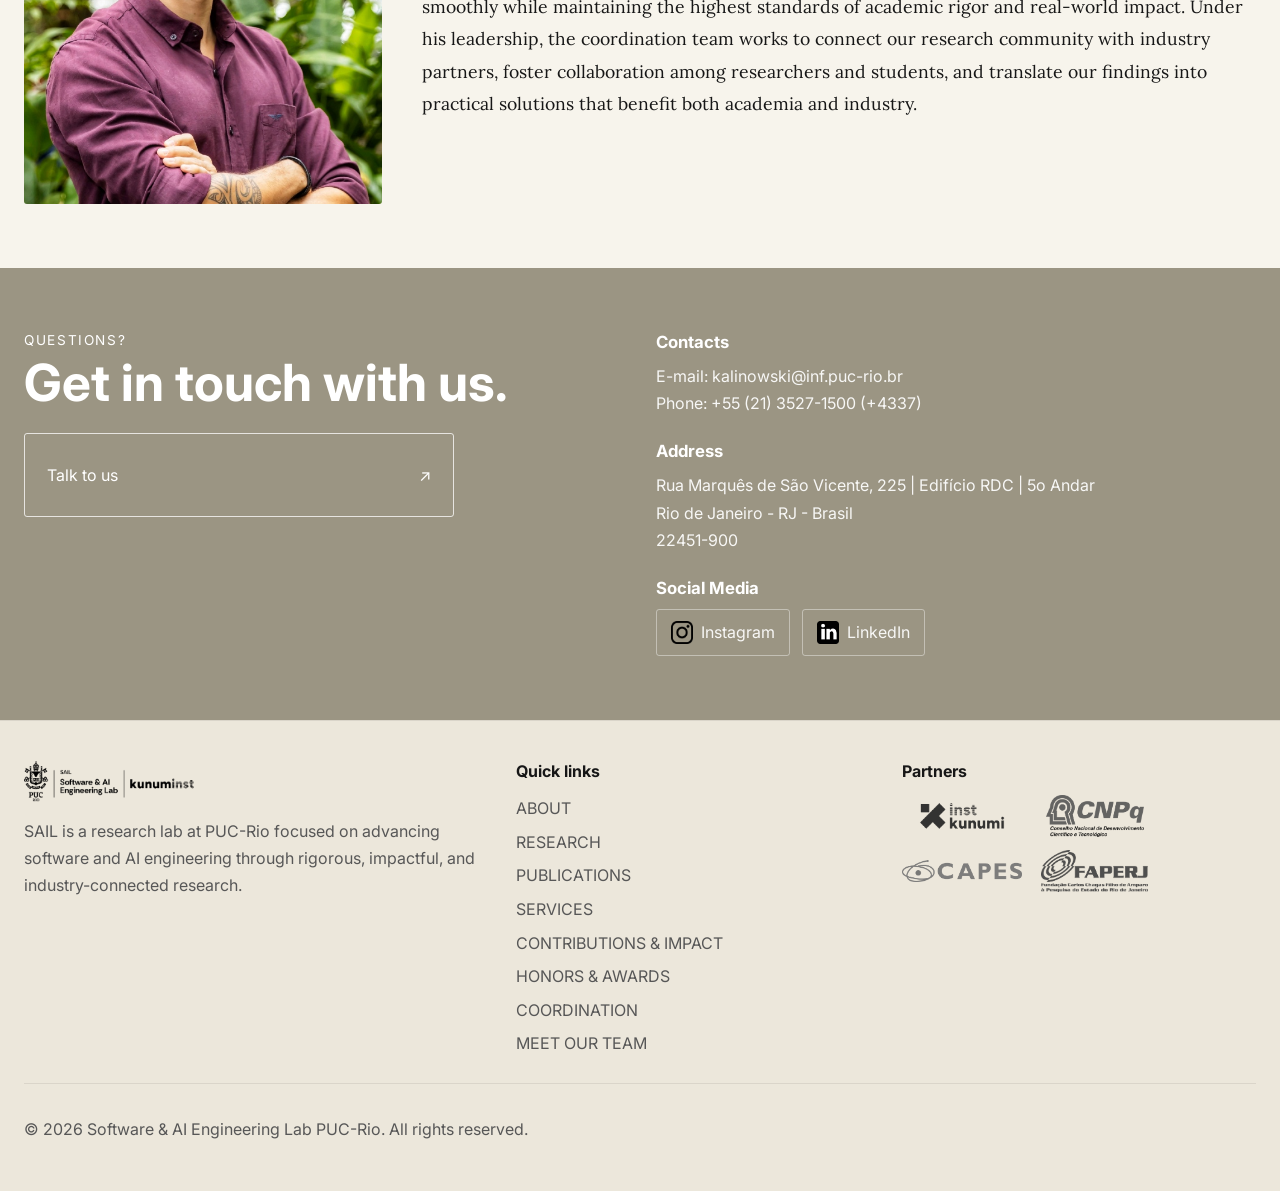
==== commit d9ccd62d: "Refactor contributions page with specific access to a section" ====
--- a/index.html
+++ b/index.html
@@ -100,10 +100,7 @@
 
     <section class="section-spacing" id="contributions">
       <div class="container">
-        <div class="section-heading-row">
-          <h2 class="section-title">Contributions & Impact</h2>
-          <a class="ghost-button" href="contributions.html">Details</a>
-        </div>
+        <h2 class="section-title">Contributions & Impact</h2>
         <p class="other-section-intro" id="contributionsIntro"></p>
         <div class="contributions-slider" id="contributionsSlider"></div>
       </div>
--- a/css/styles.css
+++ b/css/styles.css
@@ -450,6 +450,11 @@
   display: flex;
   flex-direction: column;
   gap: 1rem;
+  cursor: pointer;
+  transition: transform 0.2s ease;
+}
+.contribution-category-card:hover {
+  transform: translateY(-4px);
 }
 .contribution-category-card__image-wrap {
   border-radius: 3px;
@@ -470,6 +475,15 @@
   margin: 0 0 0.55rem;
   font-size: 1.2rem;
   font-weight: 600;
+}
+.contribution-category-card__icon {
+  margin-left: 0.5rem;
+  opacity: 0.6;
+  transition: opacity 0.25s ease, transform 0.25s ease;
+}
+.contribution-category-card:hover .contribution-category-card__icon {
+  opacity: 1;
+  transform: translate(2px, -2px);
 }
 .contribution-category-card__description {
   margin: 0;
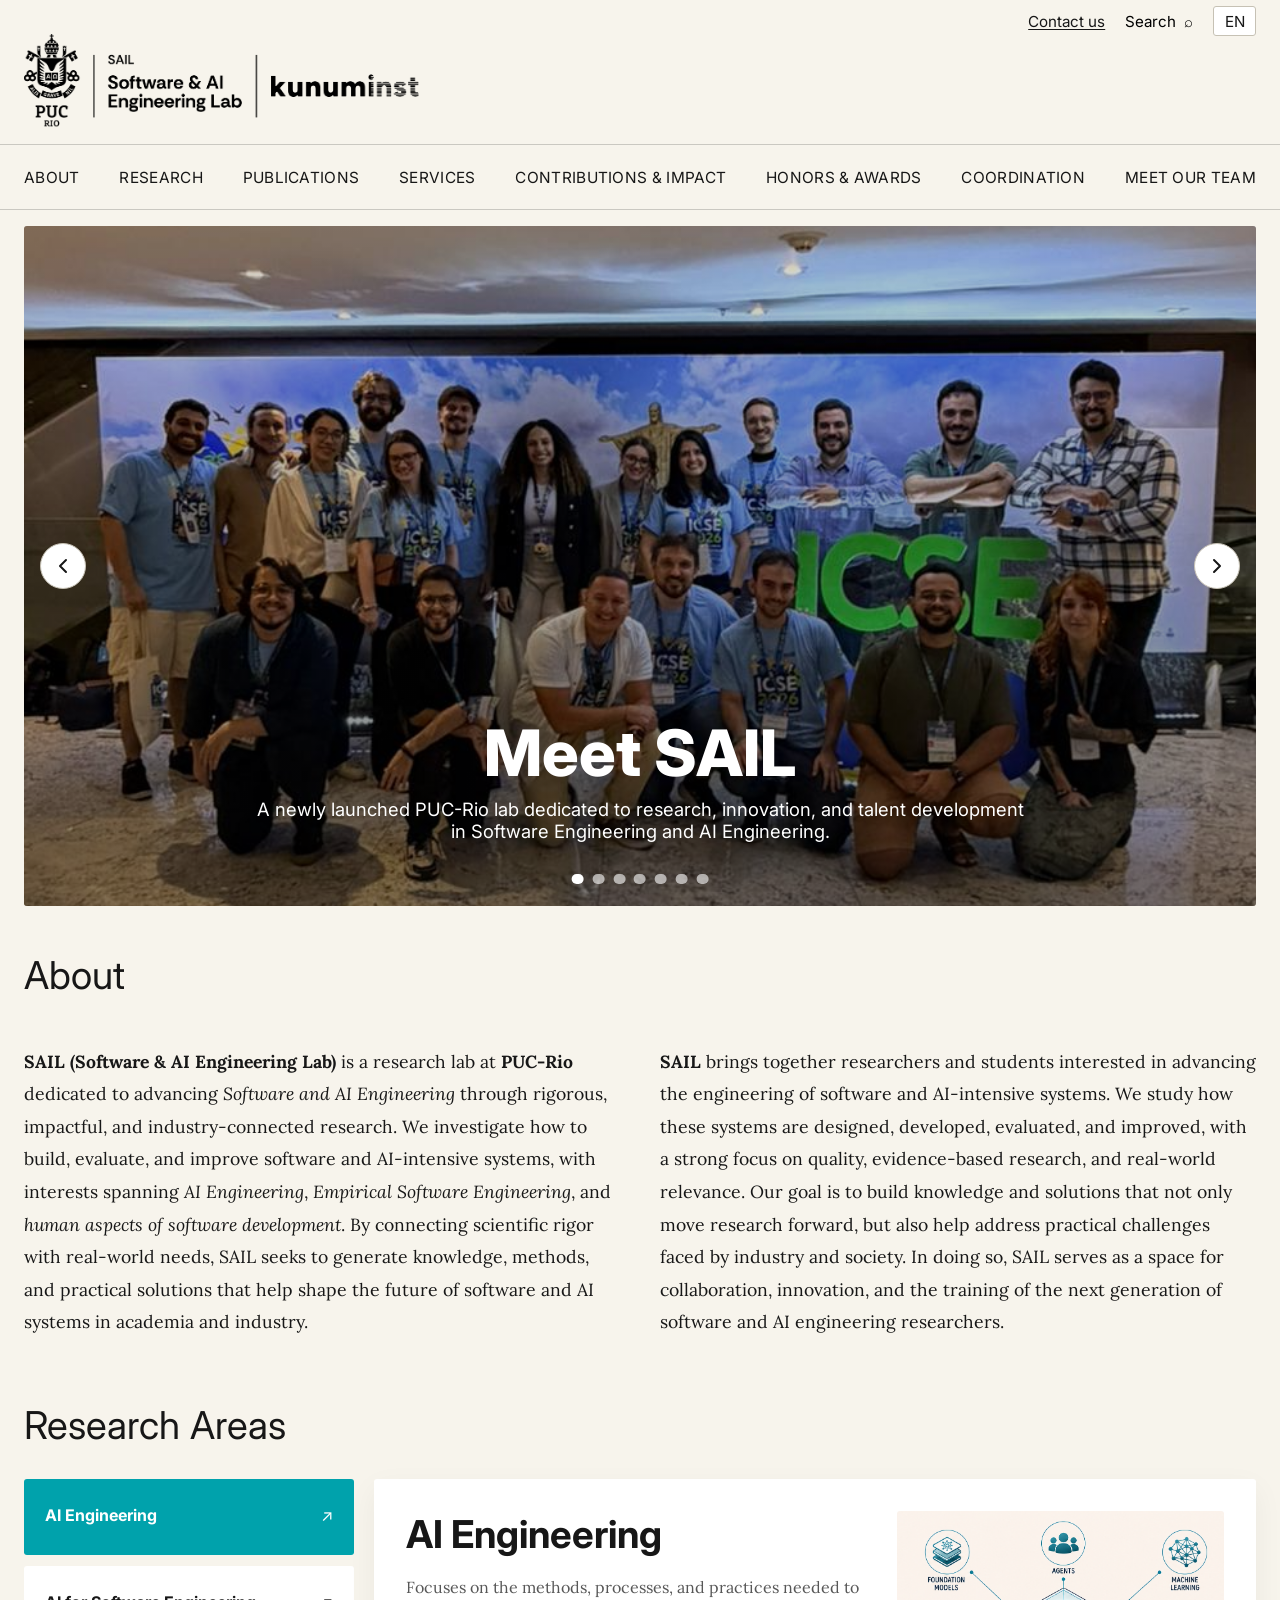
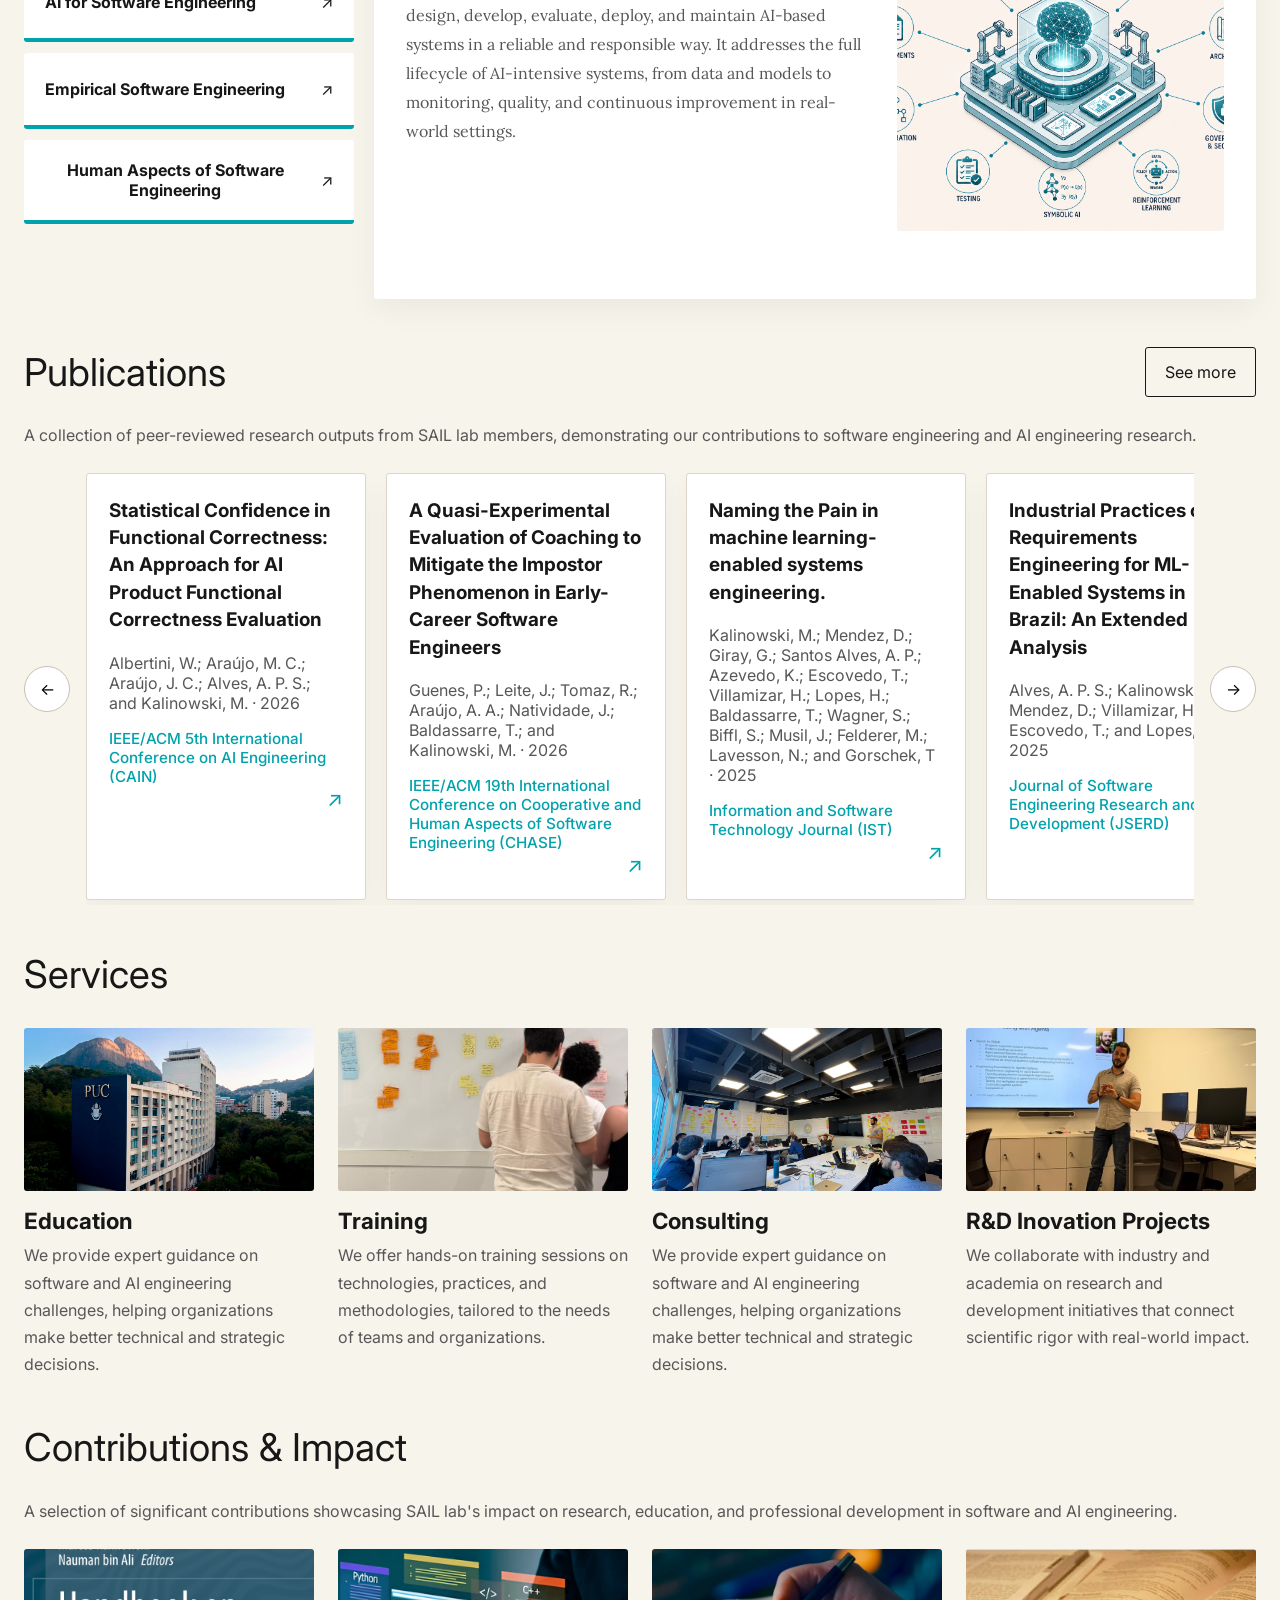
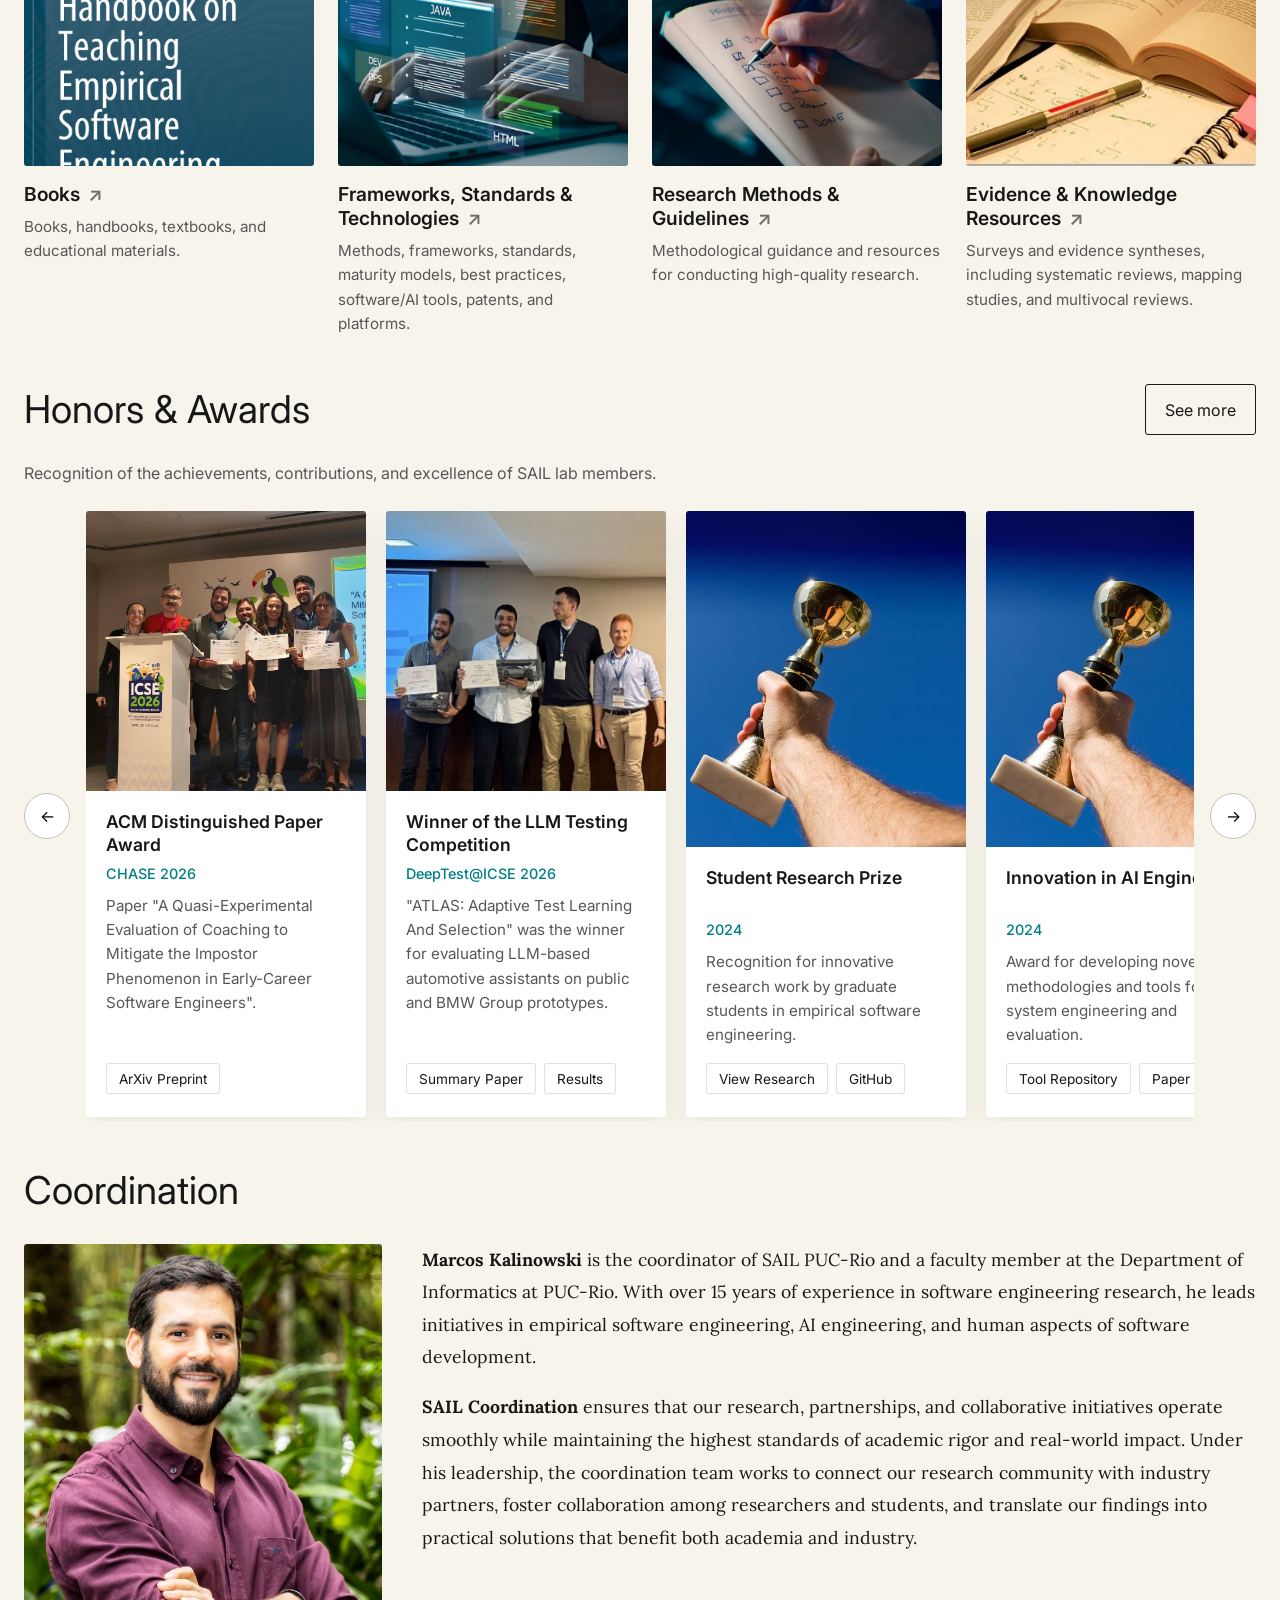
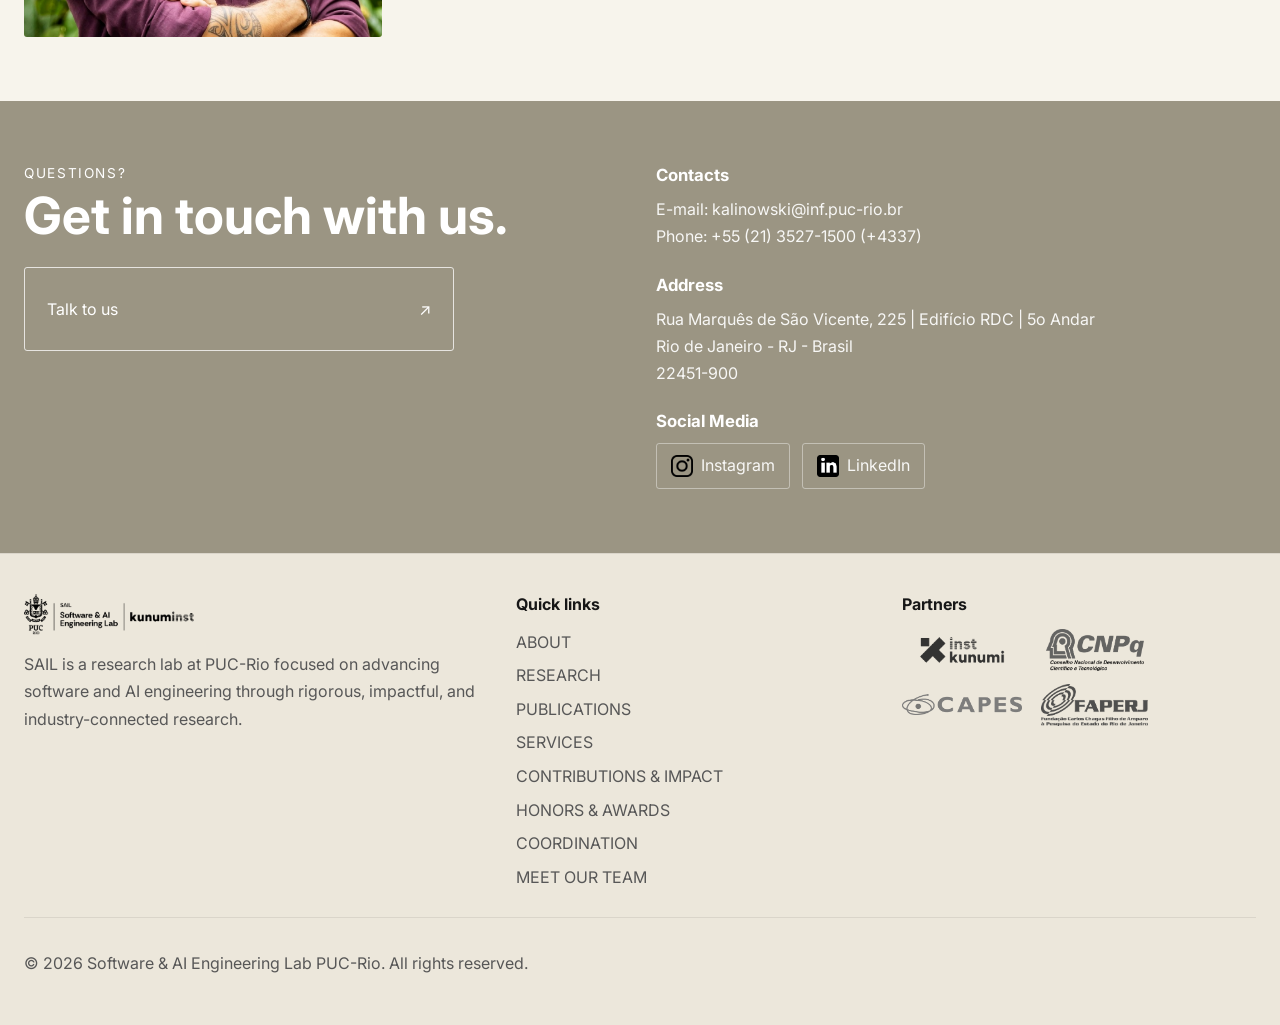
==== commit 43b84d44: "SP: before removing guidlines from contributions" ====
--- a/index.html
+++ b/index.html
@@ -8,7 +8,7 @@
   <link rel="preconnect" href="https://fonts.googleapis.com">
   <link rel="preconnect" href="https://fonts.gstatic.com" crossorigin>
   <link href="https://fonts.googleapis.com/css2?family=Inter:wght@400;500;600;700;800&family=Lora:wght@400;500;600;700&display=swap" rel="stylesheet">
-  <link rel="stylesheet" href="./css/styles.css" />
+  <link rel="stylesheet" href="main.css" />
   <link rel="icon" type="image/x-icon" href="./images/favicon.ico">
 </head>
 <body data-page="home">
--- a/main.css
+++ b/main.css
@@ -0,0 +1,18 @@
+/* 1. Global foundation & variables */
+@import 'css/styles.css';
+
+/* 2. Layout Sections & Pages */
+@import 'css/hero_section_component.css';
+@import 'css/services_and_specialization.css';
+@import 'css/team_component.css';
+@import 'css/content_component.css';
+@import 'css/contributions_component.css';
+@import 'css/contributions_and_impact_component.css';
+
+/* 3. Specific Pages & Cards */
+@import 'css/publications_page.css';
+@import 'css/honors_awards_page.css';
+@import 'css/news_card_component.css';
+
+/* 4. Footer */
+@import 'css/footer_component.css';
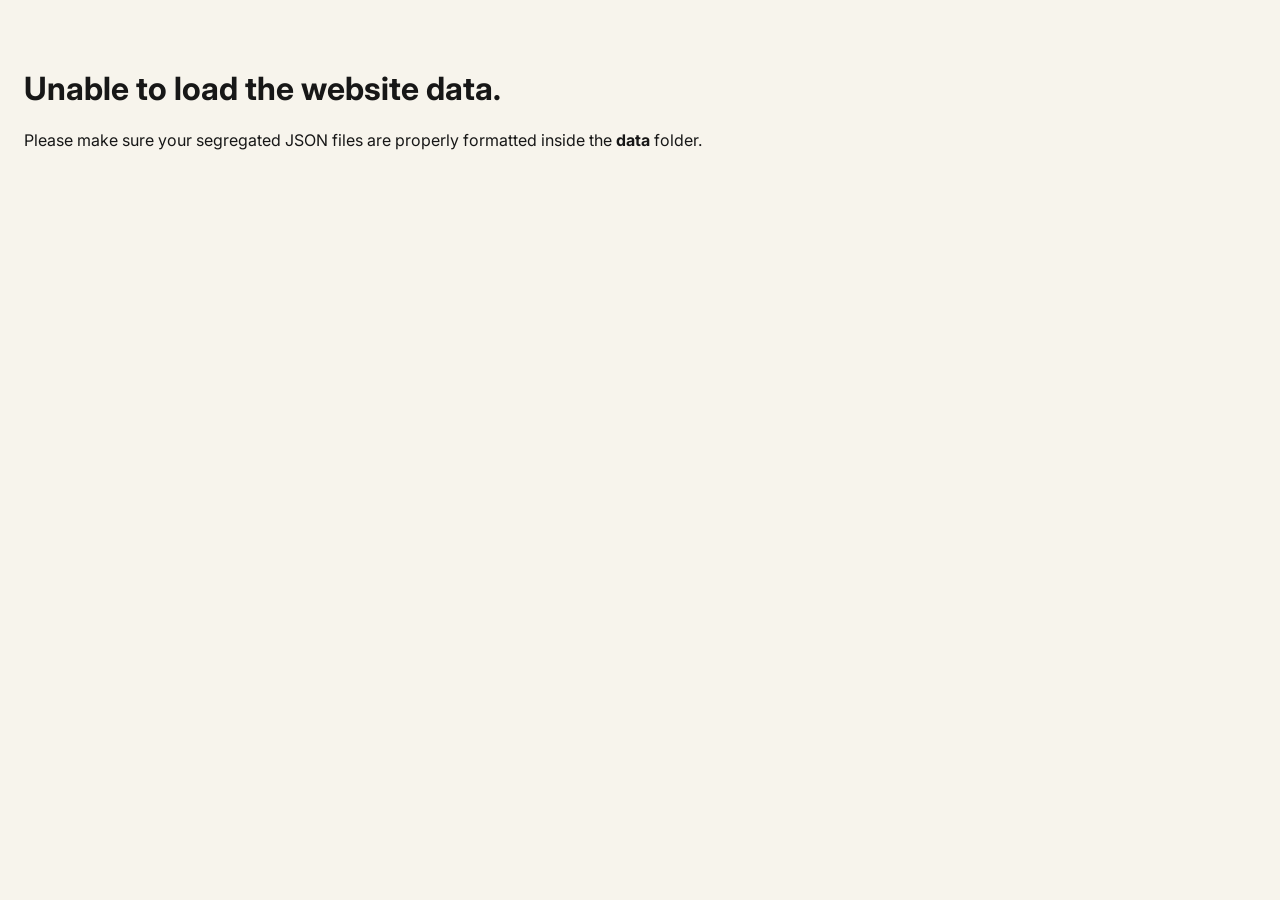
==== commit ee7eddfe: "adding initial implement of services page" ====
--- a/index.html
+++ b/index.html
@@ -8,7 +8,7 @@
   <link rel="preconnect" href="https://fonts.googleapis.com">
   <link rel="preconnect" href="https://fonts.gstatic.com" crossorigin>
   <link href="https://fonts.googleapis.com/css2?family=Inter:wght@400;500;600;700;800&family=Lora:wght@400;500;600;700&display=swap" rel="stylesheet">
-  <link rel="stylesheet" href="main.css" />
+  <link rel="stylesheet" href="css/main.css" />
   <link rel="icon" type="image/x-icon" href="./images/favicon.ico">
 </head>
 <body data-page="home">
@@ -93,14 +93,20 @@
 
     <section class="section-spacing" id="services">
       <div class="container">
-        <h2 class="section-title" data-bind="servicesTitle">Services</h2>
+        <div class="section-heading-row">
+          <h2 class="section-title" data-bind="servicesTitle">Services</h2>
+          <a class="ghost-button" id="publicationsMoreLink" href="services.html">See more</a>
+        </div>
         <div class="services-grid" id="servicesGrid"></div>
       </div>
     </section>
 
     <section class="section-spacing" id="contributions">
       <div class="container">
-        <h2 class="section-title">Contributions & Impact</h2>
+        <div class="section-heading-row">
+          <h2 class="section-title">Contributions & Impact</h2>
+          <a class="ghost-button" href="contributions.html">See more</a>
+        </div>
         <p class="other-section-intro" id="contributionsIntro"></p>
         <div class="contributions-slider" id="contributionsSlider"></div>
       </div>
--- a/css/main.css
+++ b/css/main.css
@@ -0,0 +1,18 @@
+/* 1. Global foundation & variables */
+@import 'styles.css';
+
+/* 2. Layout Sections & Pages */
+@import 'hero_section_component.css';
+@import 'services_and_specialization.css';
+@import 'team_component.css';
+@import 'content_component.css';
+@import 'contributions_page.css';
+@import 'contributions_and_impact_component.css';
+
+/* 3. Specific Pages & Cards */
+@import 'publications_page.css';
+@import 'honors_awards_page.css';
+@import 'news_card_component.css';
+
+/* 4. Footer */
+@import 'footer_component.css';
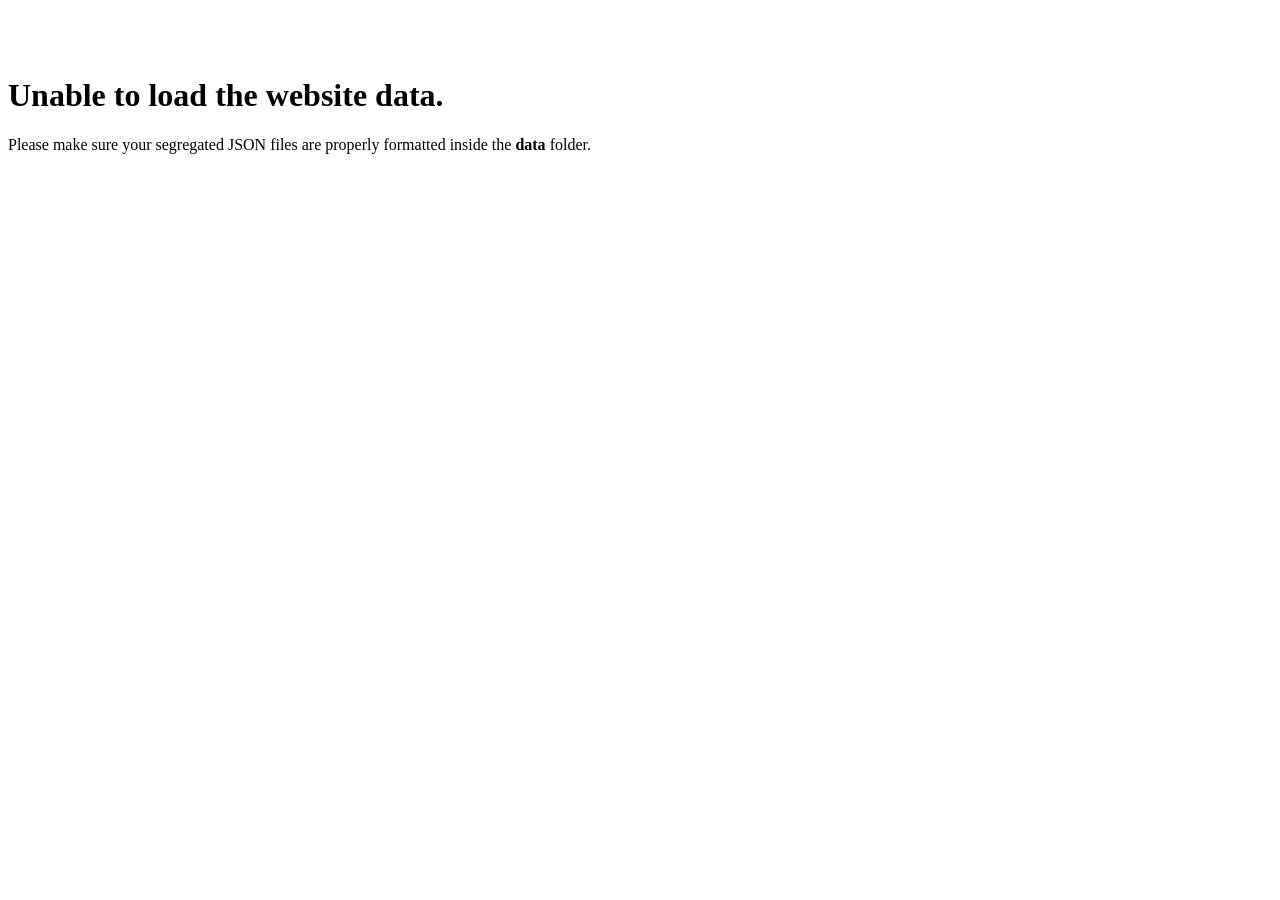
==== commit e40fba67: "adjusting button and images from contributions section" ====
--- a/index.html
+++ b/index.html
@@ -8,7 +8,7 @@
   <link rel="preconnect" href="https://fonts.googleapis.com">
   <link rel="preconnect" href="https://fonts.gstatic.com" crossorigin>
   <link href="https://fonts.googleapis.com/css2?family=Inter:wght@400;500;600;700;800&family=Lora:wght@400;500;600;700&display=swap" rel="stylesheet">
-  <link rel="stylesheet" href="css/main.css" />
+  <link rel="stylesheet" href="main.css" />
   <link rel="icon" type="image/x-icon" href="./images/favicon.ico">
 </head>
 <body data-page="home">
@@ -93,10 +93,7 @@
 
     <section class="section-spacing" id="services">
       <div class="container">
-        <div class="section-heading-row">
-          <h2 class="section-title" data-bind="servicesTitle">Services</h2>
-          <a class="ghost-button" id="publicationsMoreLink" href="services.html">See more</a>
-        </div>
+        <h2 class="section-title" data-bind="servicesTitle">Services</h2>
         <div class="services-grid" id="servicesGrid"></div>
       </div>
     </section>
@@ -105,7 +102,7 @@
       <div class="container">
         <div class="section-heading-row">
           <h2 class="section-title">Contributions & Impact</h2>
-          <a class="ghost-button" href="contributions.html">See more</a>
+          <a class="ghost-button" id="contributionsMoreLink" href="contributions.html">See more</a>
         </div>
         <p class="other-section-intro" id="contributionsIntro"></p>
         <div class="contributions-slider" id="contributionsSlider"></div>
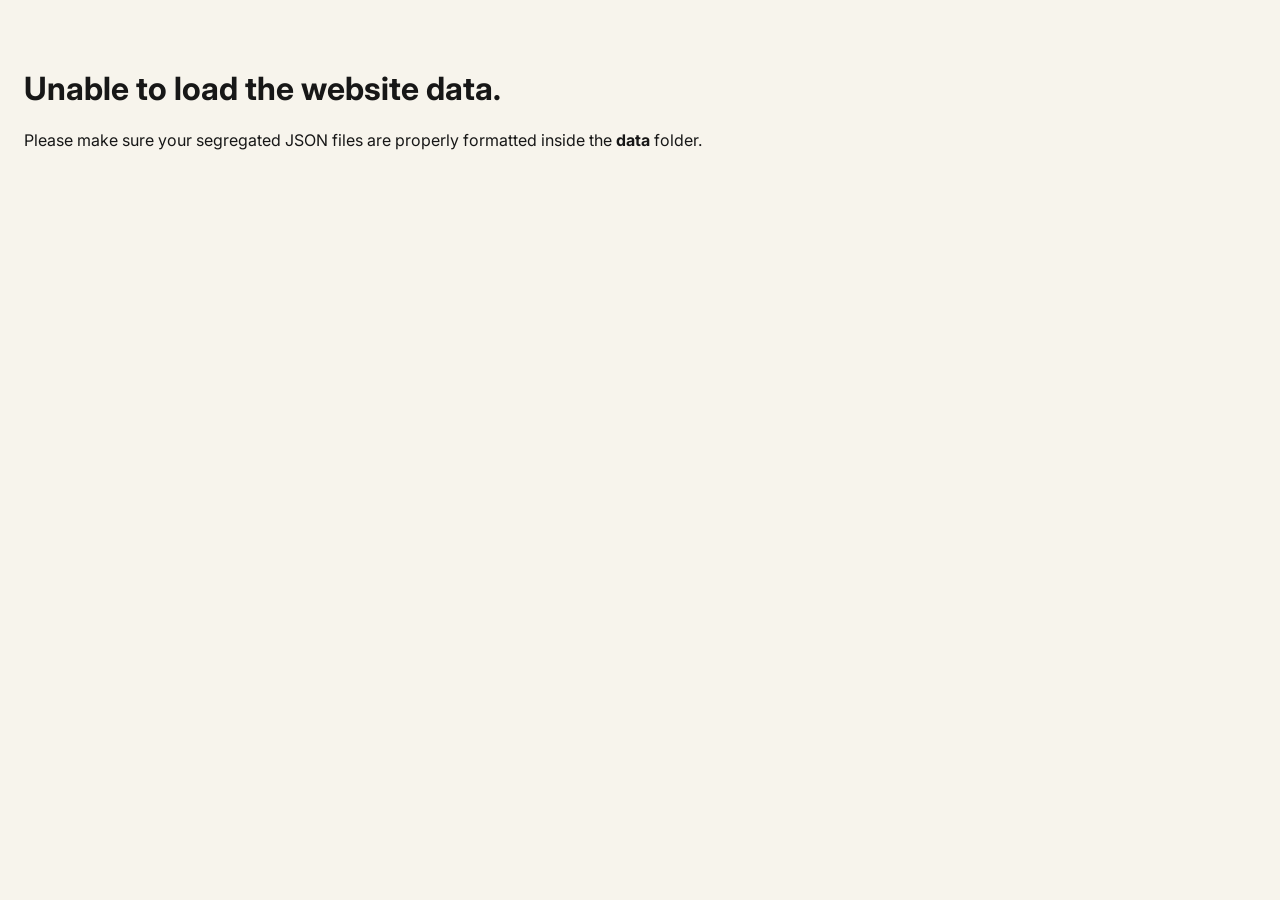
==== commit b69e27a9: "fixing mobile width configuration inheritance and changing main.css folder" ====
--- a/index.html
+++ b/index.html
@@ -8,7 +8,7 @@
   <link rel="preconnect" href="https://fonts.googleapis.com">
   <link rel="preconnect" href="https://fonts.gstatic.com" crossorigin>
   <link href="https://fonts.googleapis.com/css2?family=Inter:wght@400;500;600;700;800&family=Lora:wght@400;500;600;700&display=swap" rel="stylesheet">
-  <link rel="stylesheet" href="main.css" />
+  <link rel="stylesheet" href="css/main.css" />
   <link rel="icon" type="image/x-icon" href="./images/favicon.ico">
 </head>
 <body data-page="home">
--- a/css/main.css
+++ b/css/main.css
@@ -0,0 +1,19 @@
+/* 1. Layout Sections & Pages */
+@import 'hero_section_component.css';
+@import 'services_and_specialization.css';
+@import 'team_component.css';
+@import 'content_component.css';
+@import 'contributions_page.css';
+@import 'contributions_and_impact_component.css';
+
+/* 2. Specific Pages & Cards */
+@import 'publications_page.css';
+@import 'honors_awards_page.css';
+@import 'news_card_component.css';
+
+/* 3. Footer */
+@import 'footer_component.css';
+
+
+/* 4. Global foundation & variables */
+@import 'styles.css';
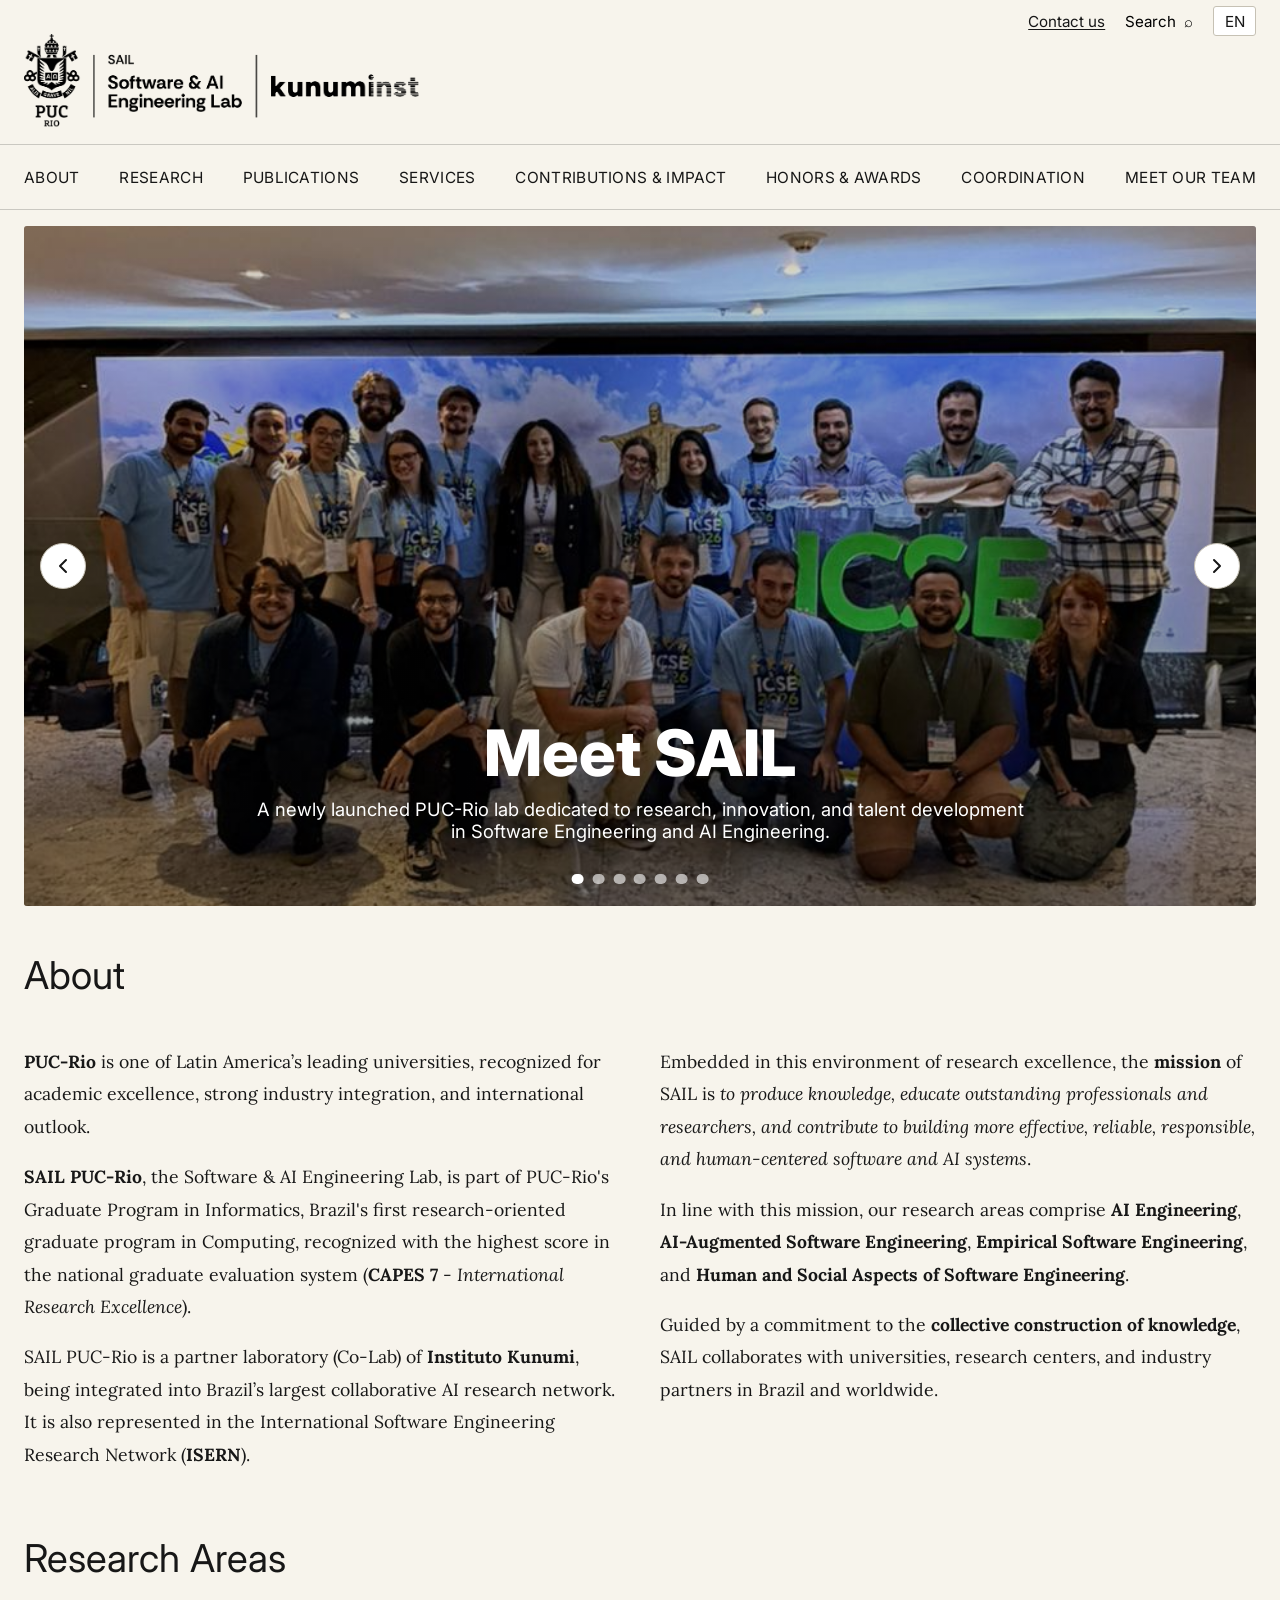
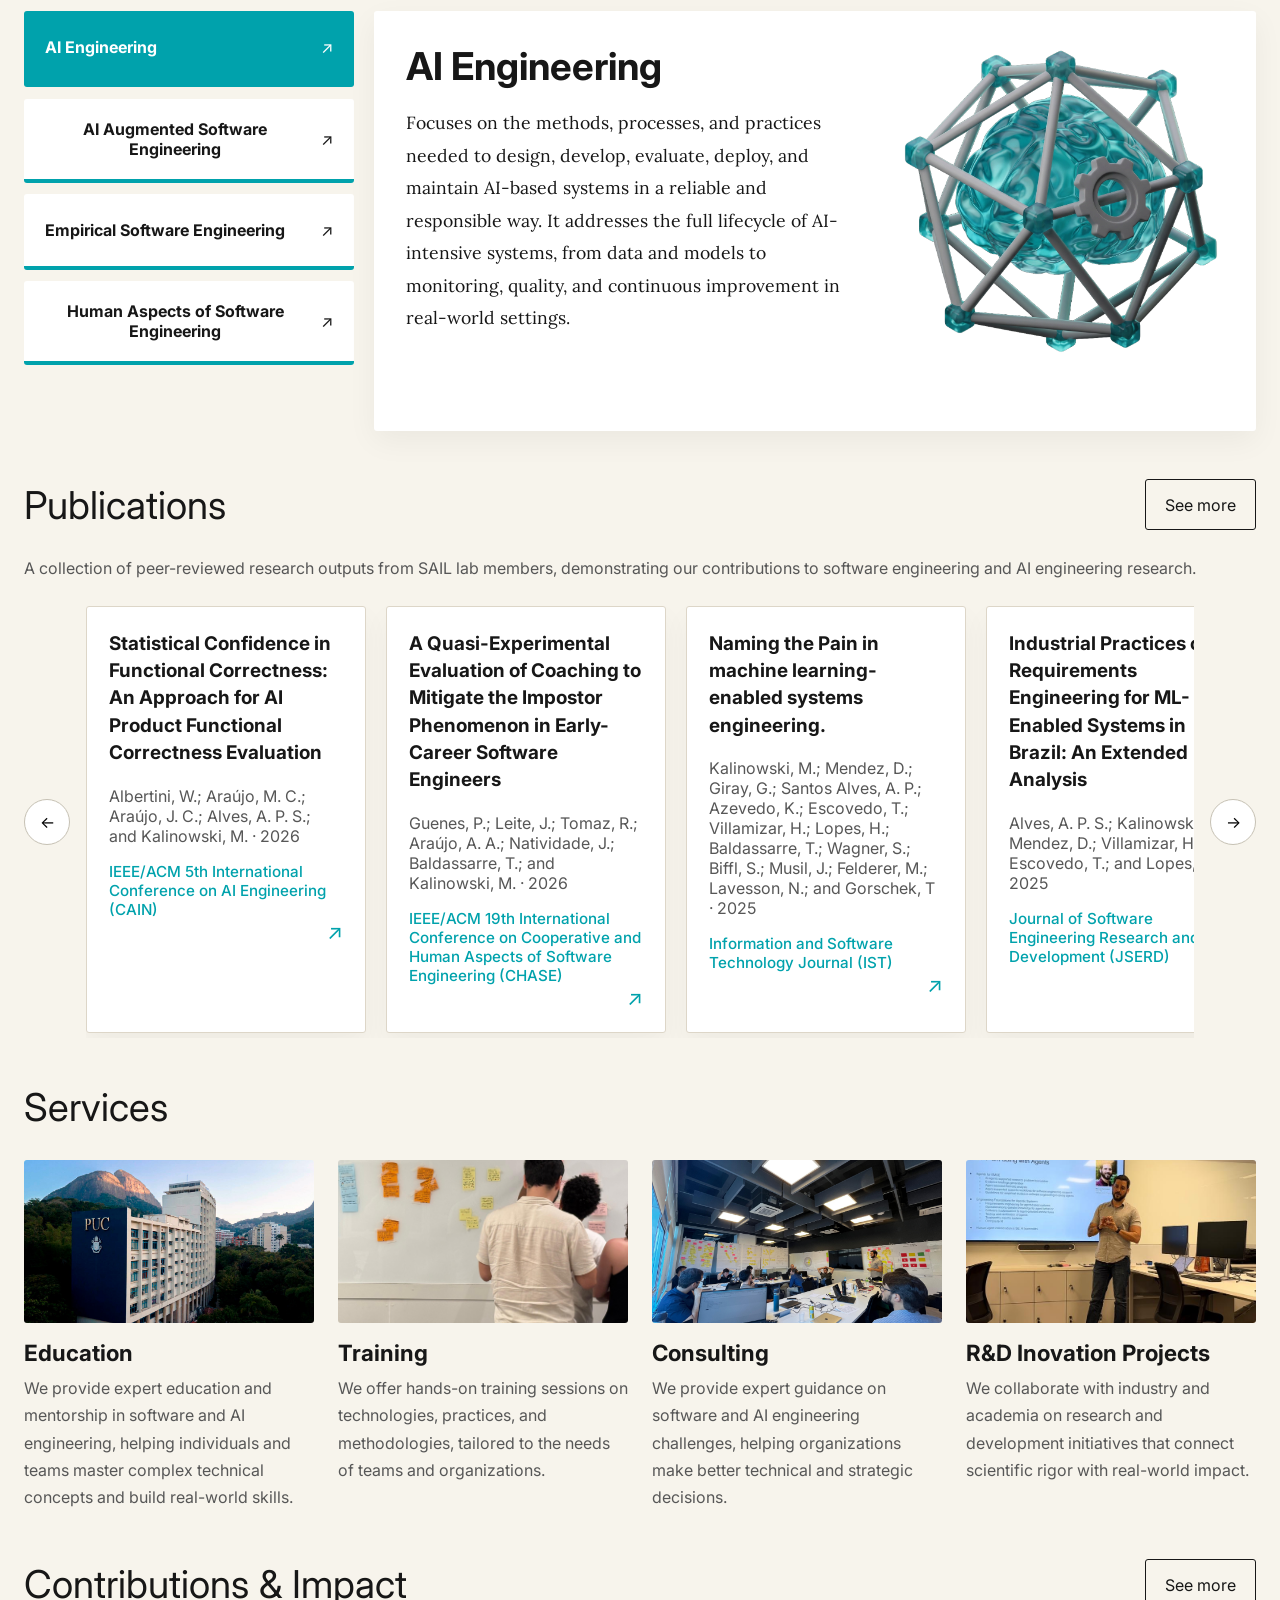
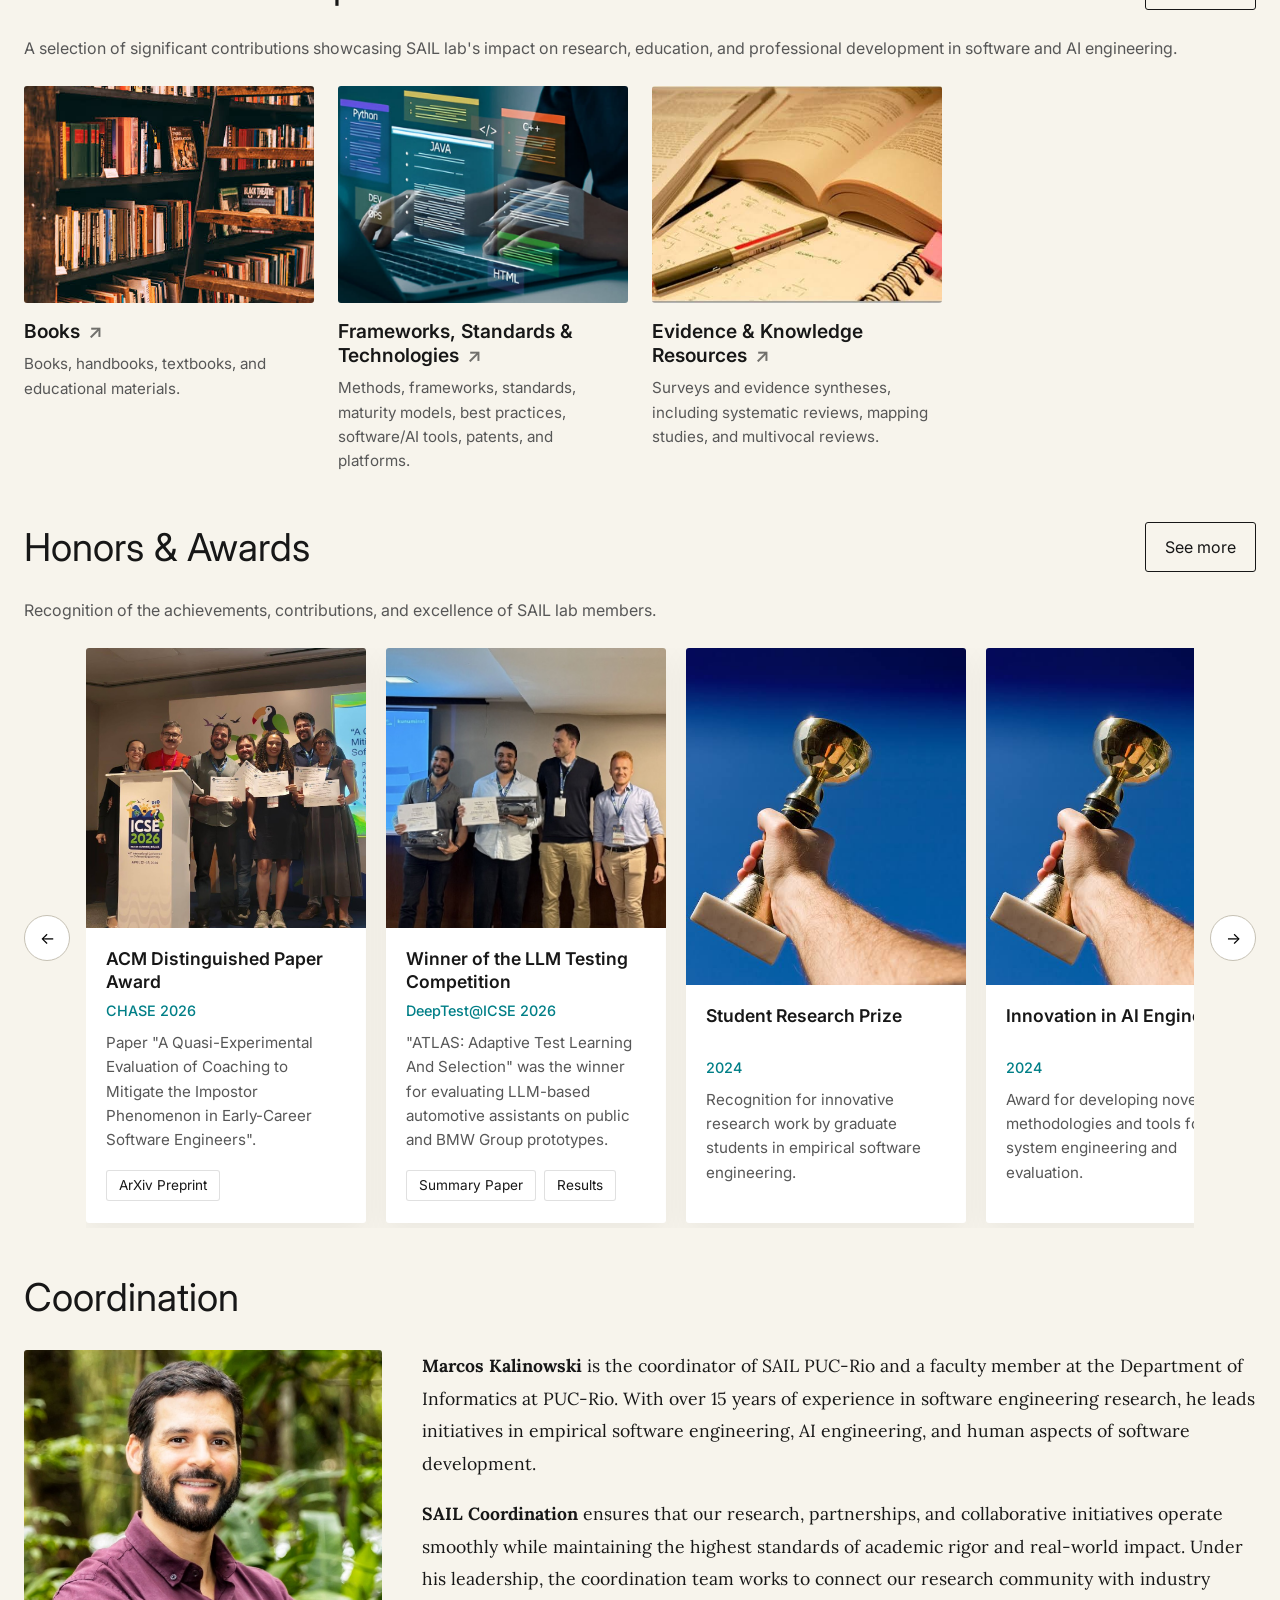
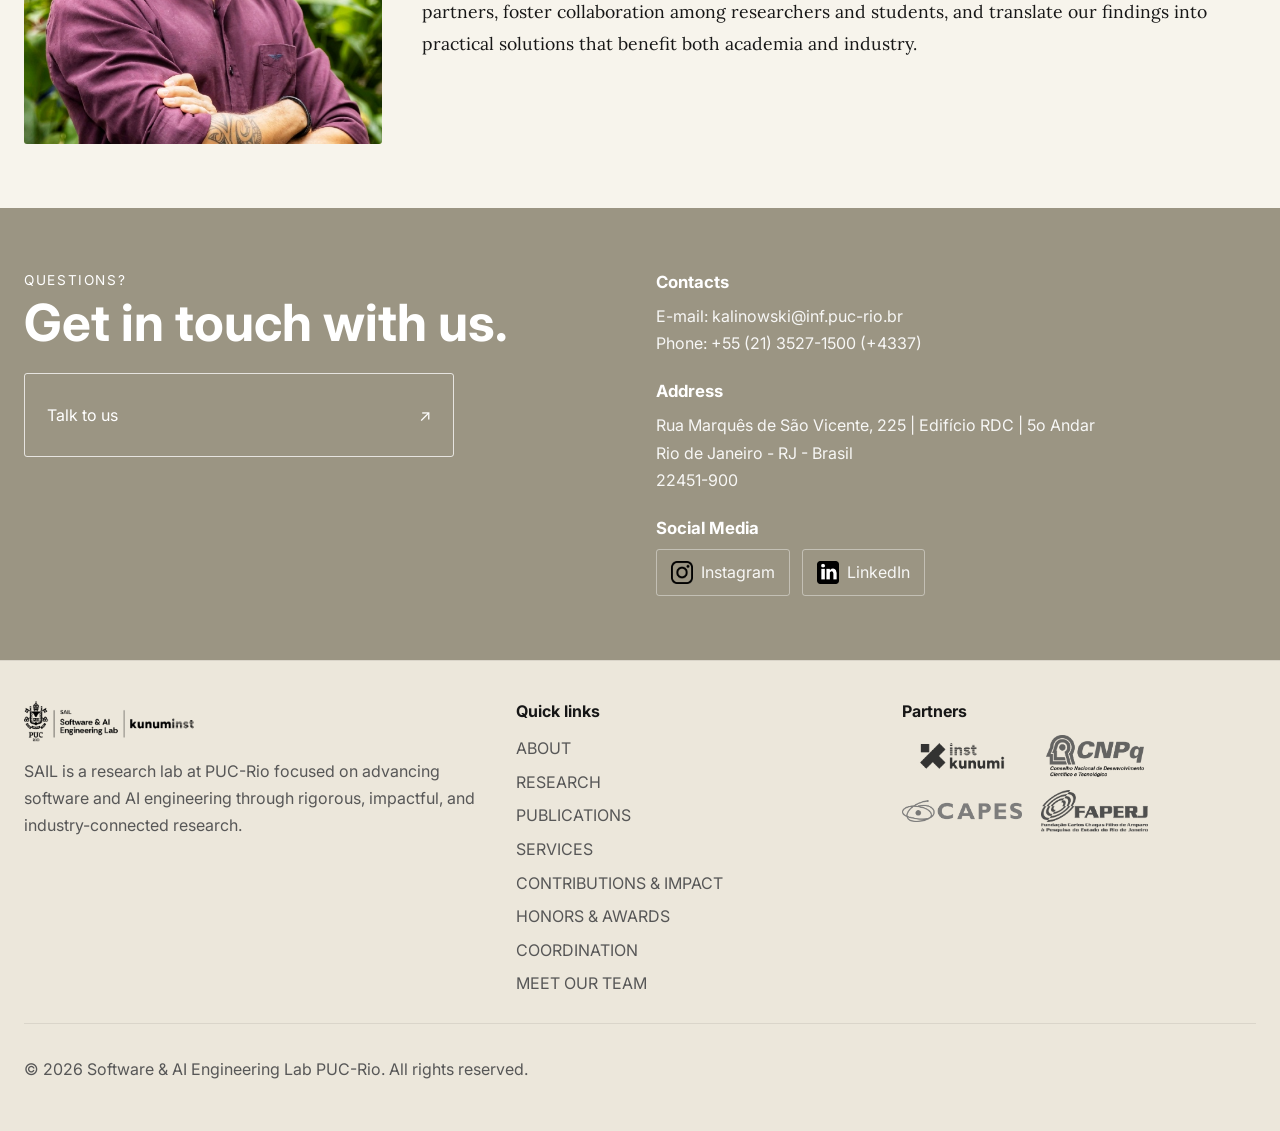
==== commit 887ff80f: "changing research area images and some minor restructuring" ====
--- a/index.html
+++ b/index.html
@@ -66,12 +66,12 @@
       </div>
     </section>
 
-    <section class="section-spacing" id="specializations">
-      <div class="container">
-        <h2 class="section-title" data-bind="specializationTitle">Research Areas</h2>
-        <div class="specialization-layout">
-          <div class="specialization-tabs" id="specializationTabs" role="tablist" aria-label="Specialization areas"></div>
-          <div class="specialization-panel card card--soft" id="specializationPanel"></div>
+    <section class="section-spacing" id="research_area">
+      <div class="container">
+        <h2 class="section-title" data-bind="research_area_Title">Research Areas</h2>
+        <div class="research_areas-layout">
+          <div class="research_areas-tabs" id="research_area_Tabs" role="tablist" aria-label="research_areas areas"></div>
+          <div class="research_areas-panel card card--soft" id="research_area_Panel"></div>
         </div>
       </div>
     </section>
--- a/css/main.css
+++ b/css/main.css
@@ -1,19 +1,22 @@
-/* 1. Layout Sections & Pages */
-@import 'hero_section_component.css';
-@import 'services_and_specialization.css';
-@import 'team_component.css';
-@import 'content_component.css';
-@import 'contributions_page.css';
-@import 'contributions_and_impact_component.css';
+/* 1. Components from the index.html styles */
+@import 'components/hero_section.css';
+@import 'components/services.css';
+@import 'components/team.css';
+@import 'components/content.css';
+@import 'components/news_card.css';
+@import 'components/contributions_and_impact.css';
+@import 'components/research_areas.css';
+@import 'components/footer.css';
 
-/* 2. Specific Pages & Cards */
-@import 'publications_page.css';
-@import 'honors_awards_page.css';
-@import 'news_card_component.css';
-
-/* 3. Footer */
-@import 'footer_component.css';
+/* 2. Page Specific styles */
+@import 'pages/publications_page.css';
+@import 'pages/honors_awards_page.css';
+@import 'pages/contributions_page.css';
 
 
-/* 4. Global foundation & variables */
-@import 'styles.css';+/* 3. Global site styles */
+@import 'globals.css';
+
+
+/* 4. Mobile size adjustments */
+@import 'mobile_config.css';
